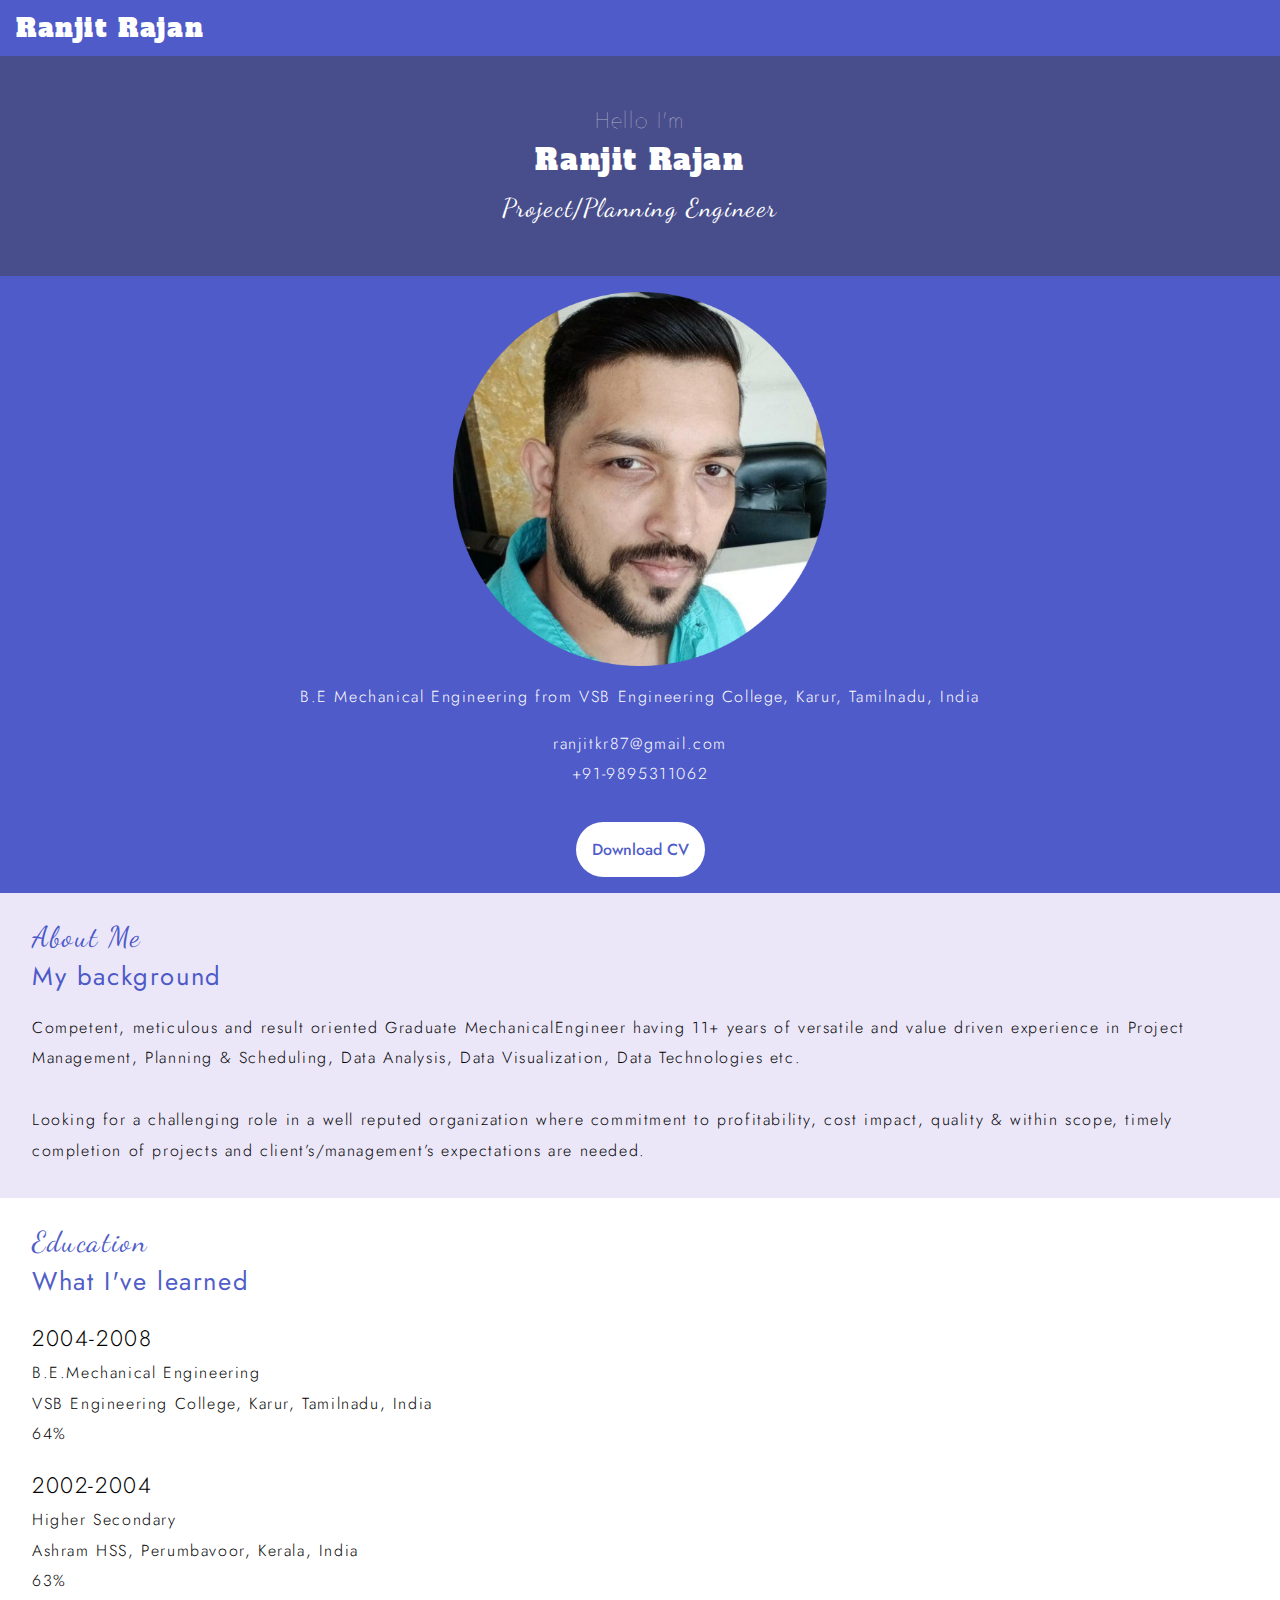
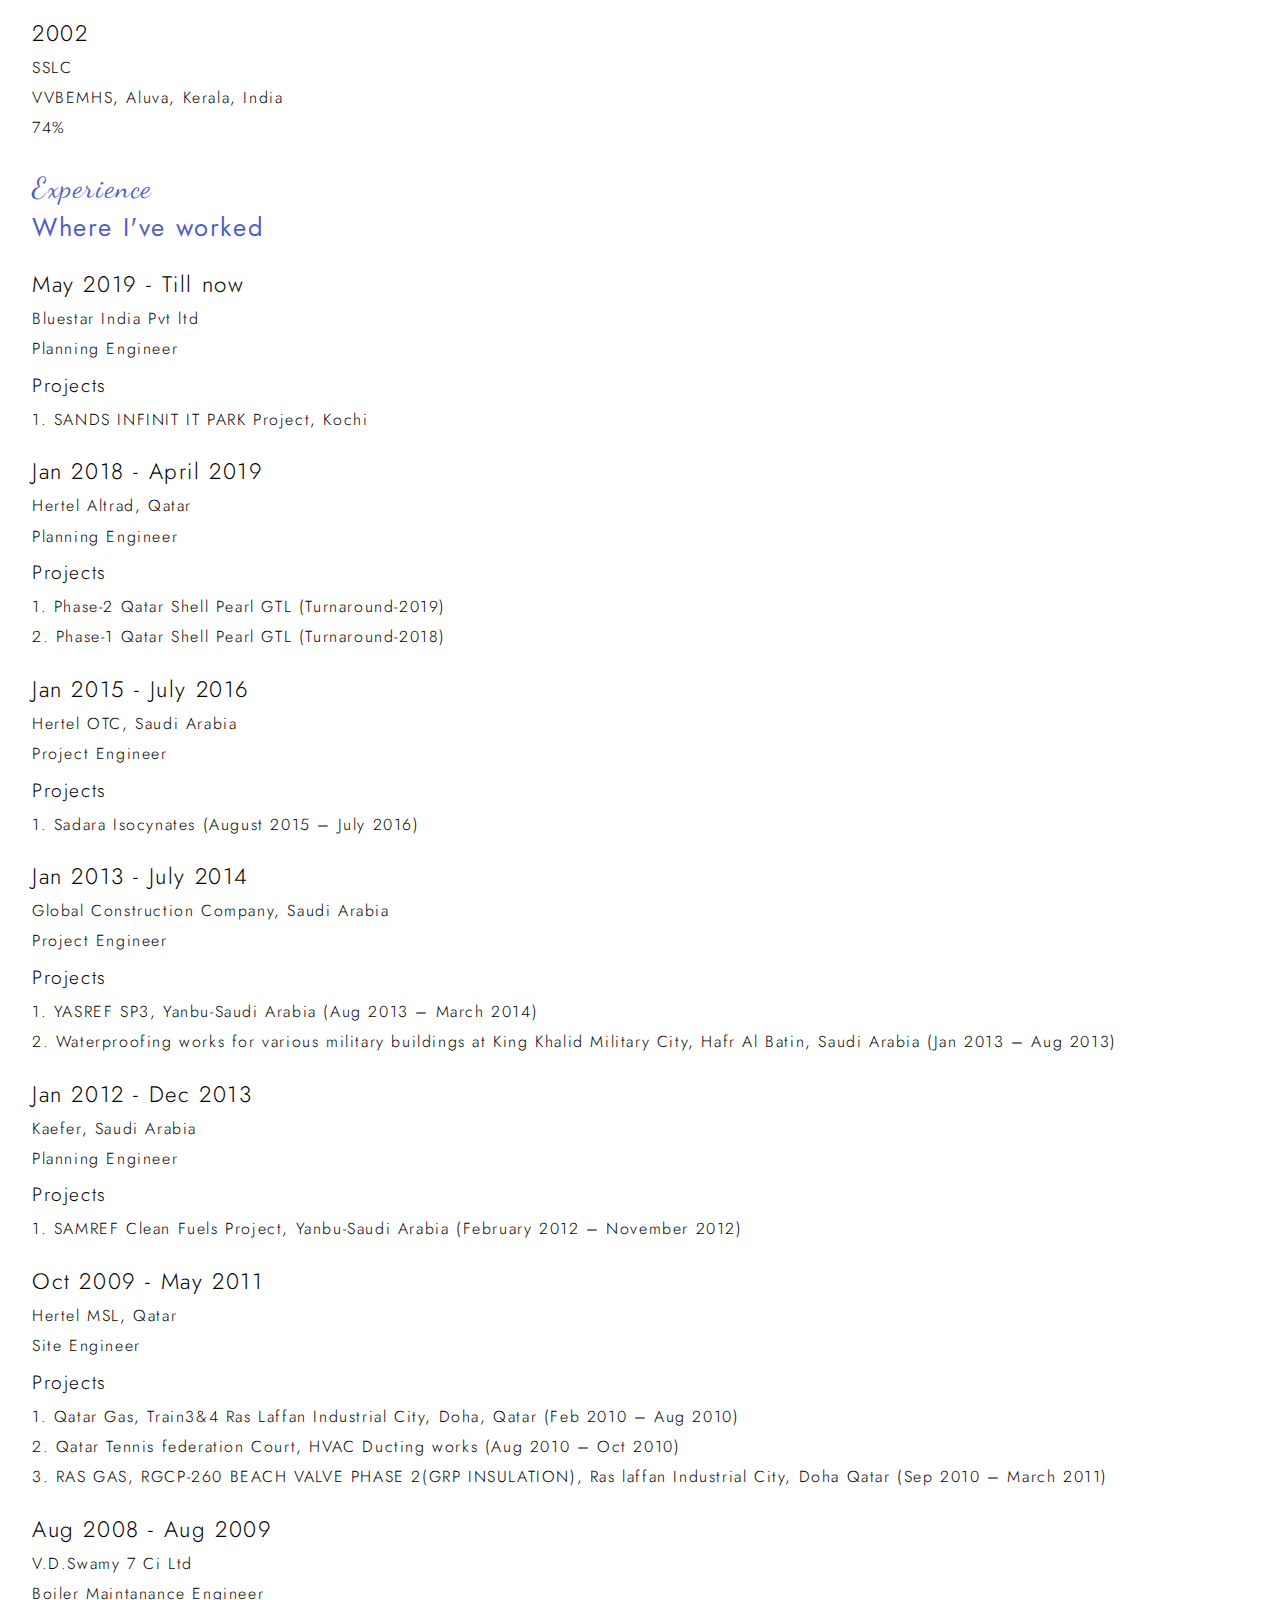
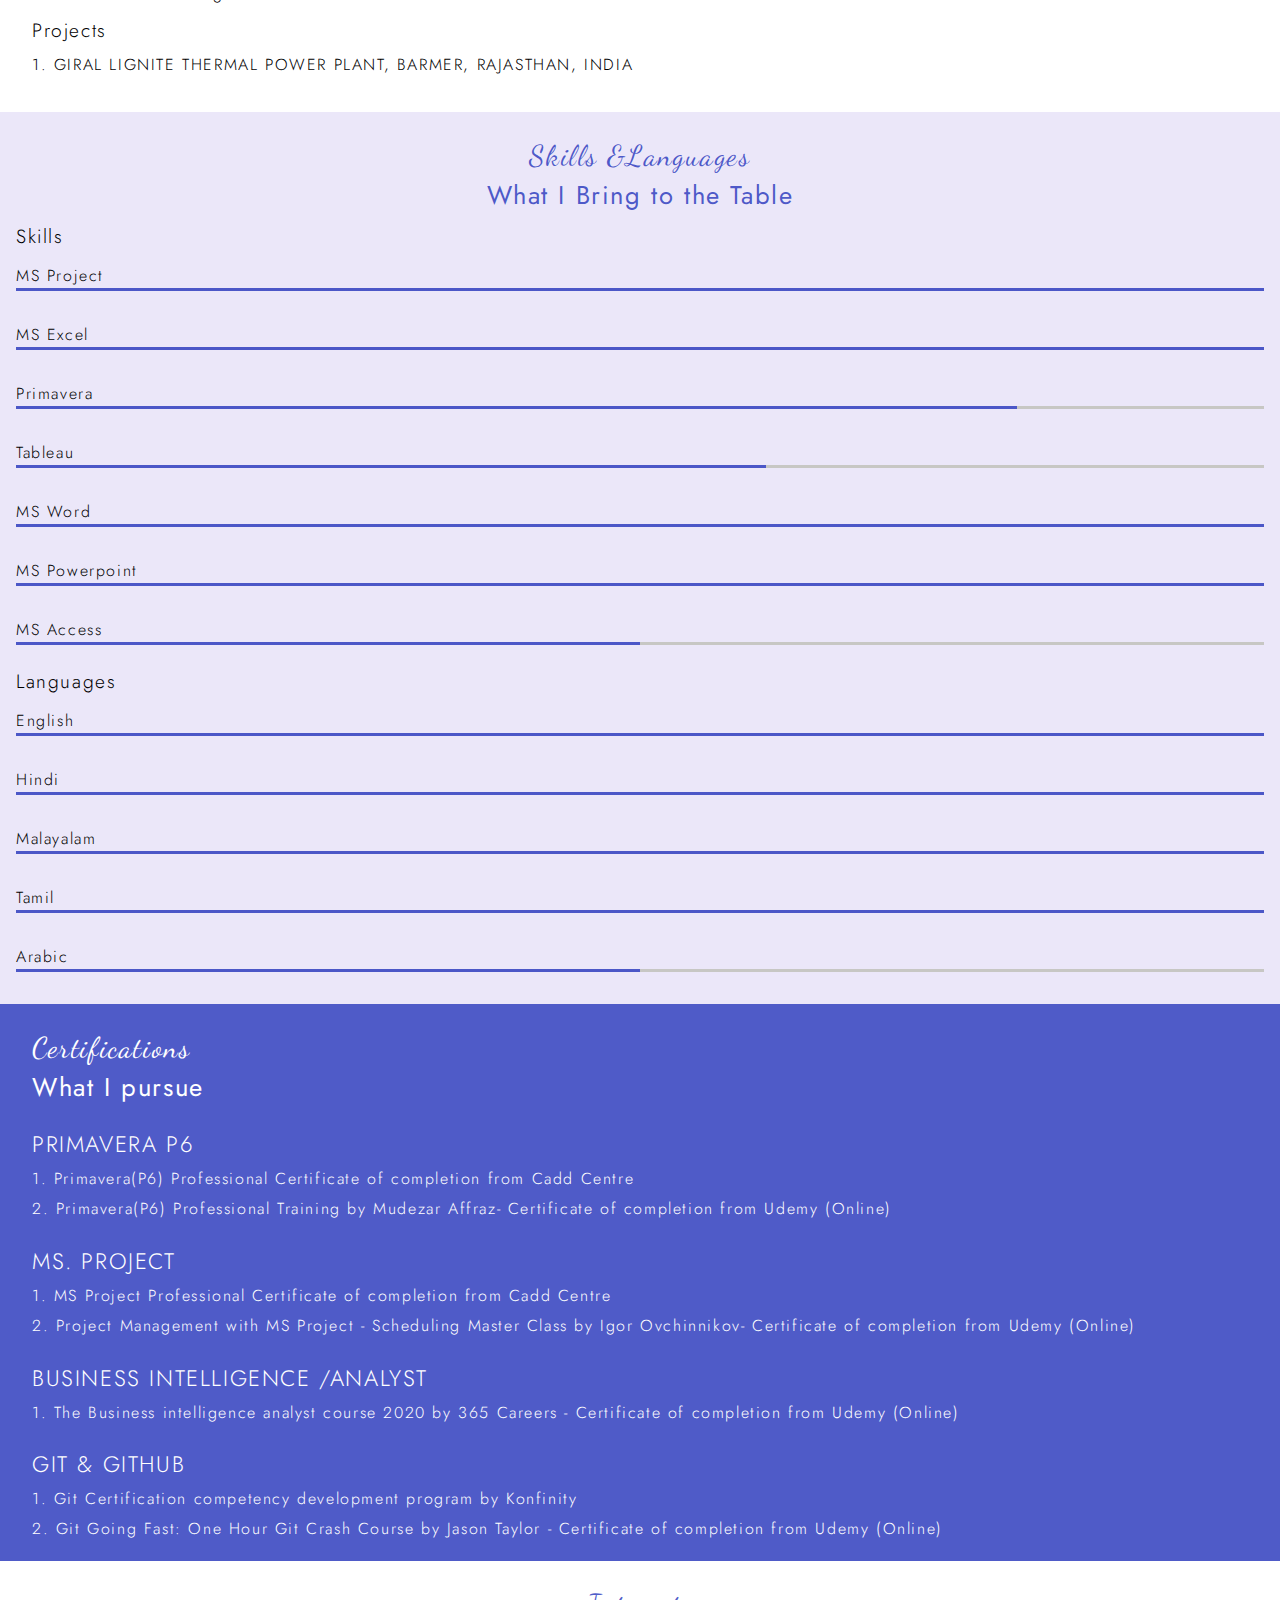
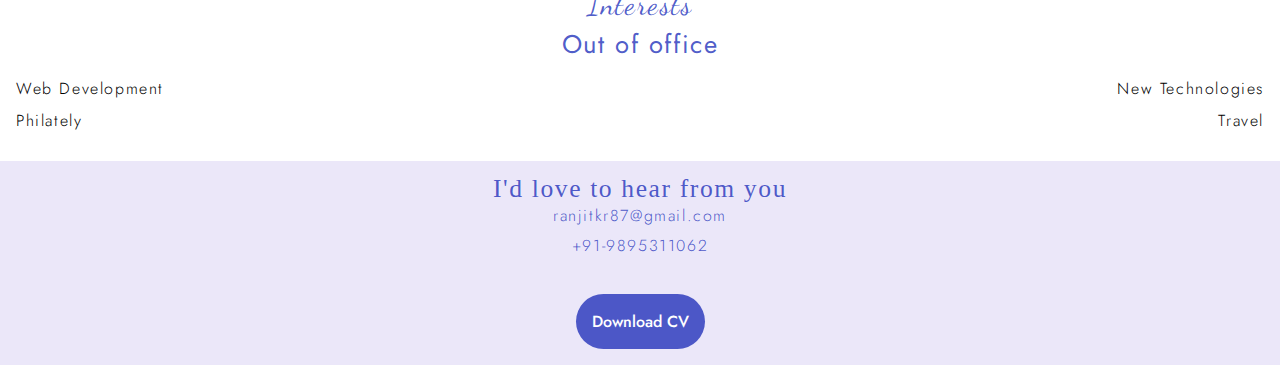
==== html/index.html @ e23c9301 "first push" ====
<html>
    <head>
        <title>Ranjit - Planning Engineer</title>
        <meta name="viewport" content="width=device-width, initial-scale=1">
        <link rel="stylesheet" href="https://use.fontawesome.com/releases/v5.7.0/css/all.css" integrity="sha384-lZN37f5QGtY3VHgisS14W3ExzMWZxybE1SJSEsQp9S+oqd12jhcu+A56Ebc1zFSJ" crossorigin="anonymous">
        <link rel="preconnect" href="https://fonts.googleapis.com">
        <link rel="preconnect" href="https://fonts.gstatic.com" crossorigin>
        <link href="https://fonts.googleapis.com/css2?family=Alfa+Slab+One&family=Dancing+Script&family=Jost:wght@200;300;500&display=swap" rel="stylesheet">
        <link rel="stylesheet" href="../css/reset.css">
        <link rel="stylesheet" href="../css/themes.css">
        <link rel="stylesheet" href="../css/common.css">
    </head>
    <body>
        <header>
            <nav class="nav-bar">
                <h3>Ranjit Rajan</h3>
                <i class="fas fa-bars mob-tab"></i>
            </nav>
        </header>
        <section class="intro">
            <div class="intro-details">
                <div class="intro-details1">
                    <h4>Hello I'm</h4>
                    <h2>Ranjit Rajan</h>
                    <h3>Project/Planning Engineer</h3>
                </div>
            </div>
        </section>

        <section class="photo-contact">
            <div class="my-image-div">
                <img class="my-image" src="../images/circle-cropped.png" alt="">
            </div>
            <div class="graduation-details">
                <p>
                    B.E Mechanical Engineering from VSB Engineering College, Karur, Tamilnadu, India
                </p>
            </div>
            <div class="email-phone">
                <p>ranjitkr87@gmail.com</p>
                <p>+91-9895311062</p>
                <div class="linkedin">
                    <a href="https://www.linkedin.com/in/ranjit-rajan-80540b44/"><i class="fab fa-linkedin"></i></a>
                 </div>
                 <button>Download CV</button>
            </div>
        </section>
        <section class="about">
            <div class="about-div">
                <div class="common-details">
                    <h2>About Me</h2>
                    <h3>My background</h3>
                    <p>
                        Competent, meticulous and result oriented Graduate MechanicalEngineer having 11+ years of versatile and value driven experience in Project Management, Planning & Scheduling, Data Analysis, Data Visualization, Data Technologies etc. 
                    </p>
                    <p>
                        Looking for a challenging role in a well reputed organization where commitment to profitability, cost impact, quality & within scope, timely completion of projects and client’s/management’s expectations are needed.
                   </p> 
                </div>
            </div>
        </section>
        <section class="education-experiance">
            <div class="education-experiance-div">
                <div class="career-detail">
                    <div class="common-details">
                        <h2>Education</h2>
                        <h3>What I've learned</h3>
                    </div>
                    <div class="items">
                        <div class="item">
                            <h4 class="year">2004-2008</h4>
                            <ul>
                                <li>B.E.Mechanical Engineering</li>
                                <li>VSB Engineering College, Karur, Tamilnadu, India</li>
                                <li>64%</li>
                            </ul>
                        </div>
                        <div class="item">
                            <h4 class="year">2002-2004</h4>
                            <ul>
                                <li>Higher Secondary</li>
                                <li>Ashram HSS, Perumbavoor, Kerala, India</li>
                                <li>63%</li>
                            </ul>
                        </div>
                        <div class="item">
                            <h4 class="year">2002</h4>
                            <ul>
                                <li>SSLC</li>
                                <li>VVBEMHS, Aluva, Kerala, India</li>
                                <li>74%</li>
                            </ul>
                        </div>
                    </div>
                </div>
                <div class="career-detail">
                    <div class="common-details">
                        <h2>Experience</h2>
                        <h3>Where I've worked</h3>
                    </div>
                    <div class="items">
                        <div class="item">
                            <h4 class="year">May 2019 - Till now</h4>
                            <ul>
                                <li>Bluestar India Pvt ltd</li>
                                <li>Planning Engineer</li>
                            </ul>
                            <div class="common-details">
                                <h5 class="year">Projects</h5>
                                <ul>
                                    <li>1. SANDS INFINIT IT PARK Project, Kochi </li>
                                </ul>
                            </div>
                        </div>
                        <div class="item">
                            <h4 class="year">Jan 2018 - April 2019</h4>
                            <ul>
                                <li>Hertel Altrad, Qatar</li>
                                <li>Planning Engineer</li>
                            </ul>
                            <div class="common-details">
                                <h5 class="year">Projects</h5>
                                <ul>
                                    <li>1. Phase-2 Qatar Shell Pearl GTL (Turnaround-2019)</li>
                                    <li>2. Phase-1 Qatar Shell Pearl GTL (Turnaround-2018)</li>
                                </ul>
                            </div>
                        </div>
                        <div class="item">
                            <h4 class="year">Jan 2015 - July 2016</h4>
                            <ul>
                                <li>Hertel OTC, Saudi Arabia</li>
                                <li>Project Engineer</li>
                            </ul>
                            <div class="common-details">
                                <h5 class="year">Projects</h5>
                                <ul>
                                    <li>1. Sadara Isocynates (August 2015 – July 2016)</li>
                                </ul>
                            </div>
                        </div>
                        <div class="item">
                            <h4 class="year">Jan 2013 - July 2014</h4>
                            <ul>
                                <li>Global Construction Company, Saudi Arabia</li>
                                <li>Project Engineer</li>
                            </ul>
                            <div class="common-details">
                                <h5 class="year">Projects</h5>
                                <ul>
                                    <li>1. YASREF SP3, Yanbu-Saudi Arabia (Aug 2013 – March 2014)</li>
                                    <li>2. Waterproofing works for various military buildings at King Khalid Military City, Hafr Al Batin, Saudi Arabia (Jan 2013 – Aug 2013)</li>
                                </ul>
                            </div>
                        </div>
                        <div class="item">
                            <h4 class="year">Jan 2012 - Dec 2013</h4>
                            <ul>
                                <li>Kaefer, Saudi Arabia</li>
                                <li>Planning Engineer</li>
                            </ul>
                            <div class="common-details">
                                <h5 class="year">Projects</h5>
                                <ul>
                                    <li>1. SAMREF Clean Fuels Project, Yanbu-Saudi Arabia (February 2012 – November 2012)</li>
                                </ul>
                            </div>
                        </div>
                        <div class="item">
                            <h4 class="year">Oct 2009 - May 2011</h4>
                            <ul>
                                <li>Hertel MSL, Qatar</li>
                                <li>Site Engineer</li>
                            </ul>
                            <div class="common-details">
                                <h5 class="year">Projects</h5>
                                <ul>
                                    <li>1. Qatar Gas, Train3&4 Ras Laffan Industrial City, Doha, Qatar
                                        (Feb 2010 – Aug 2010)</li>
                                    <li>2. Qatar Tennis federation Court, HVAC Ducting works
                                        (Aug 2010 – Oct 2010)</li>
                                    <li>3. RAS GAS, RGCP-260 BEACH VALVE PHASE 2(GRP INSULATION), Ras
                                            laffan Industrial City, Doha Qatar
                                            (Sep 2010 – March 2011)</li>
                                </ul>
                            </div>
                        </div>
                        <div class="item">
                            <h4 class="year">Aug 2008 - Aug 2009</h4>
                            <ul>
                                <li>V.D.Swamy 7 Ci Ltd</li>
                                <li>Boiler Maintanance Engineer</li>
                            </ul>
                            <div class="common-details">
                                <h5 class="year">Projects</h5>
                                <ul>
                                    <li>1. GIRAL LIGNITE THERMAL POWER PLANT, BARMER, RAJASTHAN, INDIA</li>
                                </ul>
                            </div>
                        </div>
                    </div>
                </div>
            </div>
        </section>
        <section class="skills">
            <div class="skills-dev">
                <div class="common-details">
                    <h2>Skills &Languages</h2>
                    <h3>What I Bring to the Table</h3>
                </div>
                <div class="skill-items">
                    <h5 class="year">Skills</h5>
                    <h6 class="skill-item-1 skill-item ">MS Project</h6>
                    <h6 class="skill-item-1">MS Excel</h6>
                    <h6 class="skill-item-2">Primavera</h6>
                    <h6 class="skill-item-3">Tableau</h6>
                    <h6 class="skill-item-1">MS Word</h6>
                    <h6 class="skill-item-1">MS Powerpoint</h6>
                    <h6 class="skill-item-4">MS Access</h6>
                </div>
                <div class="skill-items">
                    <h5 class="year">Languages</h5>
                    <h6 class="skill-item-1  skill-item">English</h6>
                    <h6 class="skill-item-1">Hindi</h6>
                    <h6 class="skill-item-1">Malayalam</h6>
                    <h6 class="skill-item-1">Tamil</h6>
                    <h6 class="skill-item-4">Arabic</h6>
                </div>
            </div>
        </section>
        <section class="certifications">
            <div class="certifications-div">
                <div class="common-details">
                    <h2>Certifications</h2>
                    <h3>What I pursue</h3>
                </div>
                <div class="item certifications white-head">
                    <h4 class="year">PRIMAVERA P6</h4>
                    <ul>
                        <li>1. Primavera(P6) Professional Certificate of completion from Cadd Centre</li>
                        <li>2. Primavera(P6) Professional Training by Mudezar Affraz- Certificate of completion from Udemy (Online)</li>
                    </ul>
                </div>
                <div class="item certifications white-head">
                    <h4 class="year">MS. PROJECT</h4>
                    <ul>
                        <li>1. MS Project Professional Certificate of completion from Cadd Centre</li>
                        <li>2. Project Management with MS Project - Scheduling Master Class by Igor Ovchinnikov- Certificate of completion from Udemy (Online)</li>
                    </ul>
                </div>
                <div class="item certifications white-head">
                    <h4  class="year">BUSINESS INTELLIGENCE /ANALYST</h4>
                    <ul>
                        <li>1. The Business intelligence analyst course 2020 by 365 Careers - Certificate of completion from Udemy (Online)</li>
                    </ul>
                </div>
                <div class="item certifications white-head">
                    <h4  class="year">GIT & GITHUB</h4>
                    <ul>
                        <li>1. Git Certification competency development program by Konfinity</li>
                        <li>2. Git Going Fast: One Hour Git Crash Course by Jason Taylor - Certificate of completion from Udemy (Online)</li>
                    </ul>
                </div>
            </div>
        </section>
        <section class="interests">
            <div class="interests-div">
                <div class="common-details">
                    <h2>Interests</h2>
                    <h3>Out of office</h3>
                </div>
                <div class="interest-items">
                    <p>Web Development</p>
                    <p class="right-item">New Technologies</p>
                    <p>Philately</p>
                    <p class="right-item">Travel</p>
                </div>
            </div>

        </section>
        <section class="foot">
            <div class="foot-div">
                <h3>I'd love to hear from you</h3>
                <div class="bottom-email-phone">
                    <p>ranjitkr87@gmail.com</p>
                    <p>+91-9895311062</p>
                    <div class="linkedin">
                        <a href="https://www.linkedin.com/in/ranjit-rajan-80540b44/"><i class="fab fa-linkedin"></i></a>
                     </div>
                     <button class="bottom-button">Download CV</button>
                </div>              
                
            </div>
        </section>
        <script src="../scripts/script.js"></script>
    </body>
</html>
---- css/themes.css ----
:root{
    --theme-blue:#2a39bdd3;
    --light-grey:rgba(235 231 249);
  }  
body{
    background-color:var(--theme-blue);
    color: white;
    letter-spacing: .1rem;
    line-height: 1.5rem;
    text-align: center;
}
button{
    cursor: pointer;
    padding: 1rem;
    font-family: Jost;
    font-size: 1rem;
    font-weight: 500;
    border: none;
    border-radius: 40px;
}
h1{
    font-size: 2rem;
}
h2{
    font-size: 1.8rem;
}
h3{
    font-size: 1.6rem;
}
h4{
    font-size: 1.4rem;
}
h5{
    font-size: 1.2rem;
}
h6{
    font-size: 1.2rem;
}
p, ul{    
    font-family: Jost;
    font-weight: 300;
    line-height: 1.9rem;
}
li{
    font-size: 1rem;
}
header{
    padding: 1rem;
}
.nav-bar{
    display: grid;
    grid-template-columns: 4fr 1fr;
    font-size: 1.4rem;
    align-items: center;
}
.nav-bar h3{
    justify-self: flex-start;
    font-family: Alfa Slab One;
}
.fa-bars{
    justify-self: flex-end;
    padding: .5rem;
}
.fab{
    color: black;
}
.intro{
    background:url(https://cdn.vox-cdn.com/thumbor/78CD8_rVttHcu7u5MyrDVfk43zA=/4x0:1017x675/1280x854/cdn.vox-cdn.com/uploads/chorus_image/image/65863458/office2016review2_1020.0.0.1442915145.0.jpg);
   background-position: bottom;
    background-size: cover;
    height: 220px;
    position: relative;
}
.intro-details{
    background-color:rgb(62 62 59 / 43%);
    position: absolute;
    top: 50%;
    left: 50%;
    transform: translate(-50%,-50%);
    text-align: center;
    width: 100%;
    height: 100%;
}
.intro-details1{
    position: absolute;
    top: 70%;
    left: 50%;
    width: 100%;
    height: 100%;
    transform: translate(-50%,-50%);
}
.intro-details h4{
    font-family: Jost;
    font-weight: lighter;
    padding: .5rem;
}
.intro-details h2{
    font-family: Alfa Slab One;
    padding: .5rem;
}
.intro-details h3{
    font-family: Dancing Script;
    padding: 1rem;
}
.my-image-div{
    padding: 1rem;
}
.my-image{
    display: block;
    margin-left: auto;
    margin-right: auto;
    width: 30%;
}
.graduation-details{
    padding: 0rem 1rem;
    text-align: center;
}
.email-phone{
    padding: 1rem;
}
.linkedin{
    padding: 1rem;
}
.linkedin a{
    color: white;
    font-size: 1.4rem;
}
.email-phone button{
    color: var(--theme-blue);
    background-color: white;
}
.email-phone button:hover{
    padding: 1.2rem;
}
.about{
    background-color: rgb(235 231 249);
    color: var(--theme-blue);
    text-align: left;
}
.about-div{
    padding: 1rem;
}
.education-experiance{
    background-color: white;
    color:var(--theme-blue) ;
}
.education-experiance-div{
    padding: 1rem;
    text-align: left;
}
.item{
    color: black;
    padding: 1rem;
    padding-bottom: 0rem;
}
.skills{
    background-color: var(--light-grey);
    color: #2a39bdd3;
    padding: 1rem;
}
.skills h6{
    color: black;
    padding-left: 0rem;
    font-size: 1rem;
}
.skill-items{
    text-align: left;
    font-family: Jost;
    font-weight: 300;
    padding-bottom: 1rem;
}
.skill-item-1{
    border-bottom: 3px solid;
    border-image:   linear-gradient(to right, #2a39bdd3 100%, rgb(199, 199, 196) 0%) 5;
    padding-top: 2rem;
}
.skill-item-2{
    border-bottom: 3px solid;
    border-image:   linear-gradient(to right, #2a39bdd3 80%, rgb(199, 199, 196) 20%) 5;
    padding-top: 2rem;
}
.skill-item-3{
    border-bottom: 3px solid;
    border-image:   linear-gradient(to right, #2a39bdd3 60%, rgb(199, 199, 196 )40%) 5;
    padding-top: 2rem;
}
.skill-item-4{
    border-bottom: 3px solid;
    border-image:   linear-gradient(to right, #2a39bdd3 50%, rgb(199, 199, 196) 50%) 5;
    padding-top: 2rem;
}
.skill-item{
padding-top: 0.5rem;
}
.certifications, .white-head h4{
    color: white;
    text-align: left;
}
.certifications-div{
    padding: 1rem;
}
.interests{
    background-color: white;
    color: var(--theme-blue);
}
.interests-div{
    padding: 1rem;
}
.interest-items{
    text-align: left;
    display: grid;
    grid-template-columns: 1fr 1fr;
    grid-template-rows: 1fr 1fr;
    color: black;
    padding-top: 1rem;
}
.interest-items p{
    padding-bottom: 1rem;
    line-height: 1rem;
}
.right-item{
    text-align: right;
}
.foot{
    background-color: var(--light-grey);
    color: var(--theme-blue);
}
.bottom-email-phone{
    font-weight: 500;
}
.foot button{
    background-color: var(--theme-blue);
    color: white;
}
.foot-div{
    padding: 1rem;
}
@media only screen and (min-width: 768px){

}
---- css/common.css ----
:root{
    --theme-blue:#2a39bdd3;
  }  
  .common-details h2{
    font-family: Dancing Script;
    padding: 1rem 1rem .5rem 1rem;
  }
  .common-details h3{
    font-family: Jost;
    padding: .5rem 1rem ;
  }
  .common-details p{
    color: black;
    padding: 1rem;
  }
  .year{
    font-family: Jost;
    font-weight: 300;
    padding: .5rem 0rem;
    color: black;
  }
  .career-detail{
      padding-bottom: 1rem;
  }
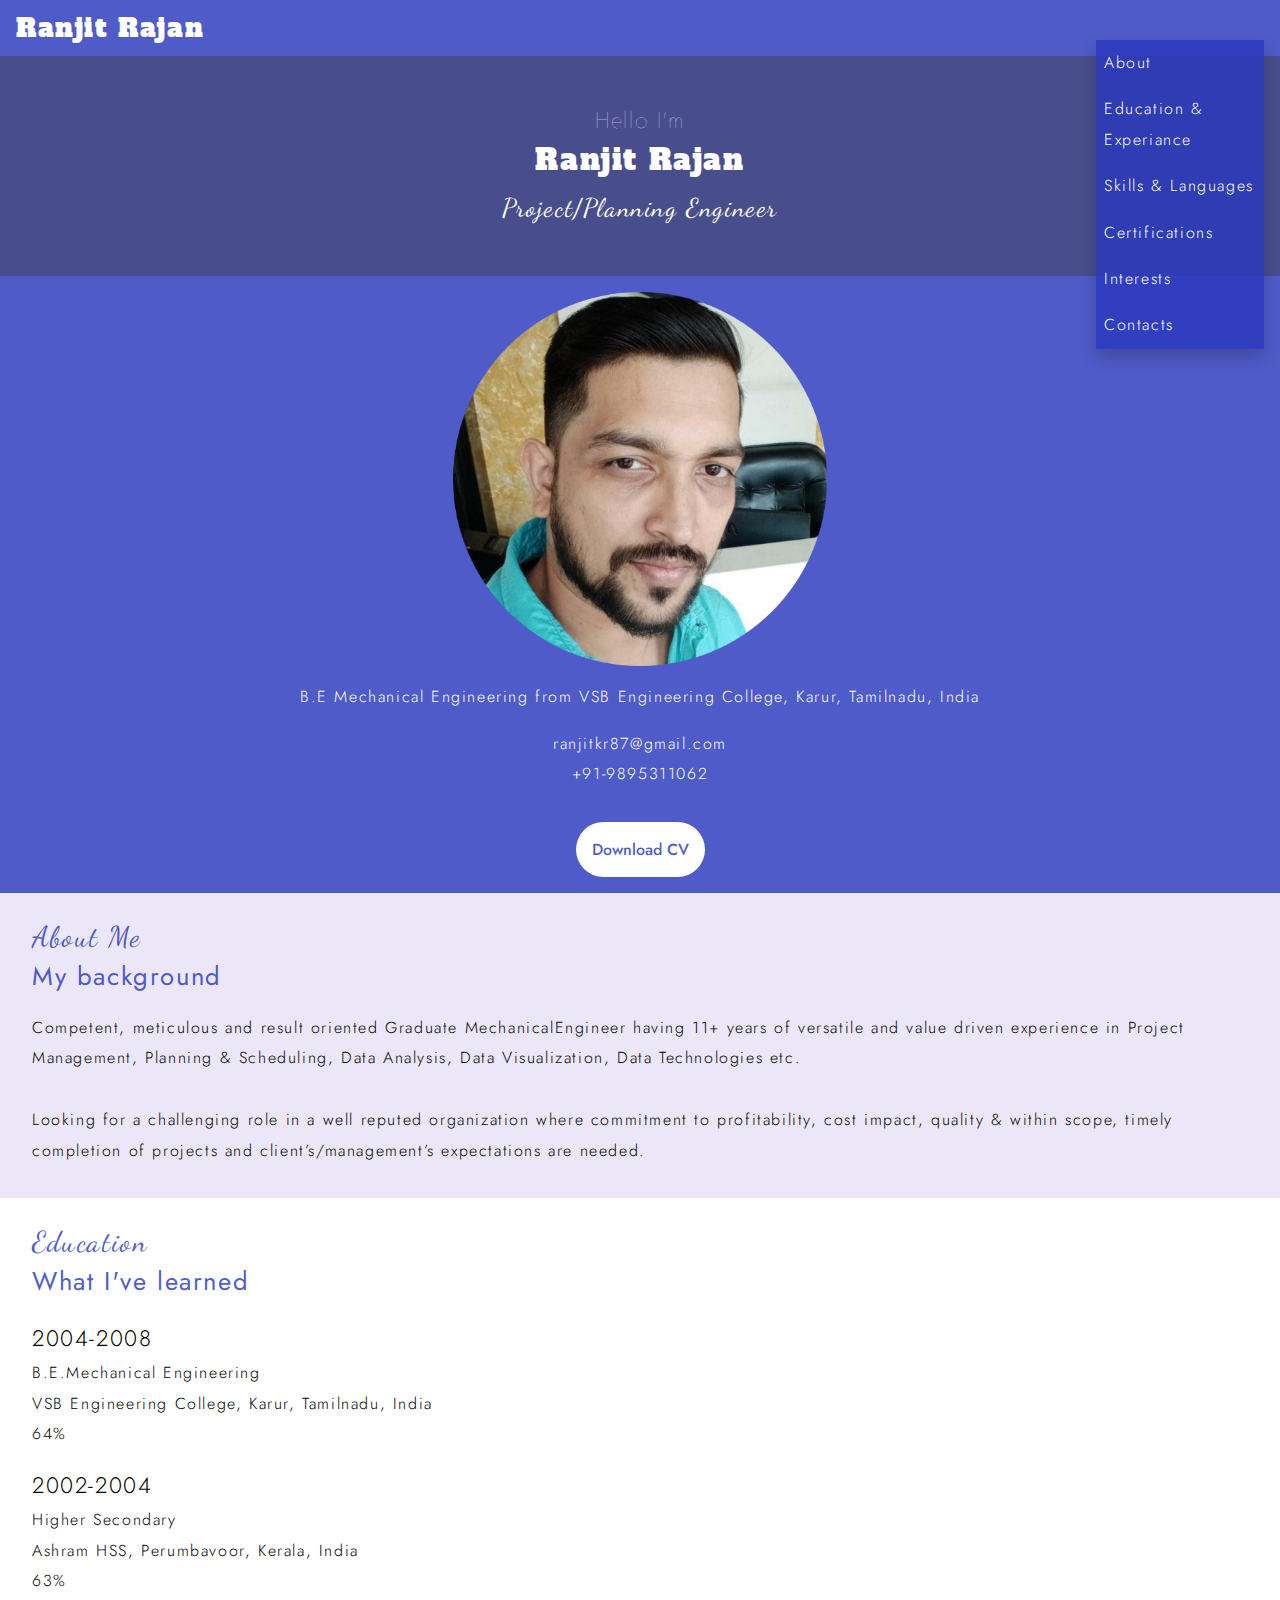
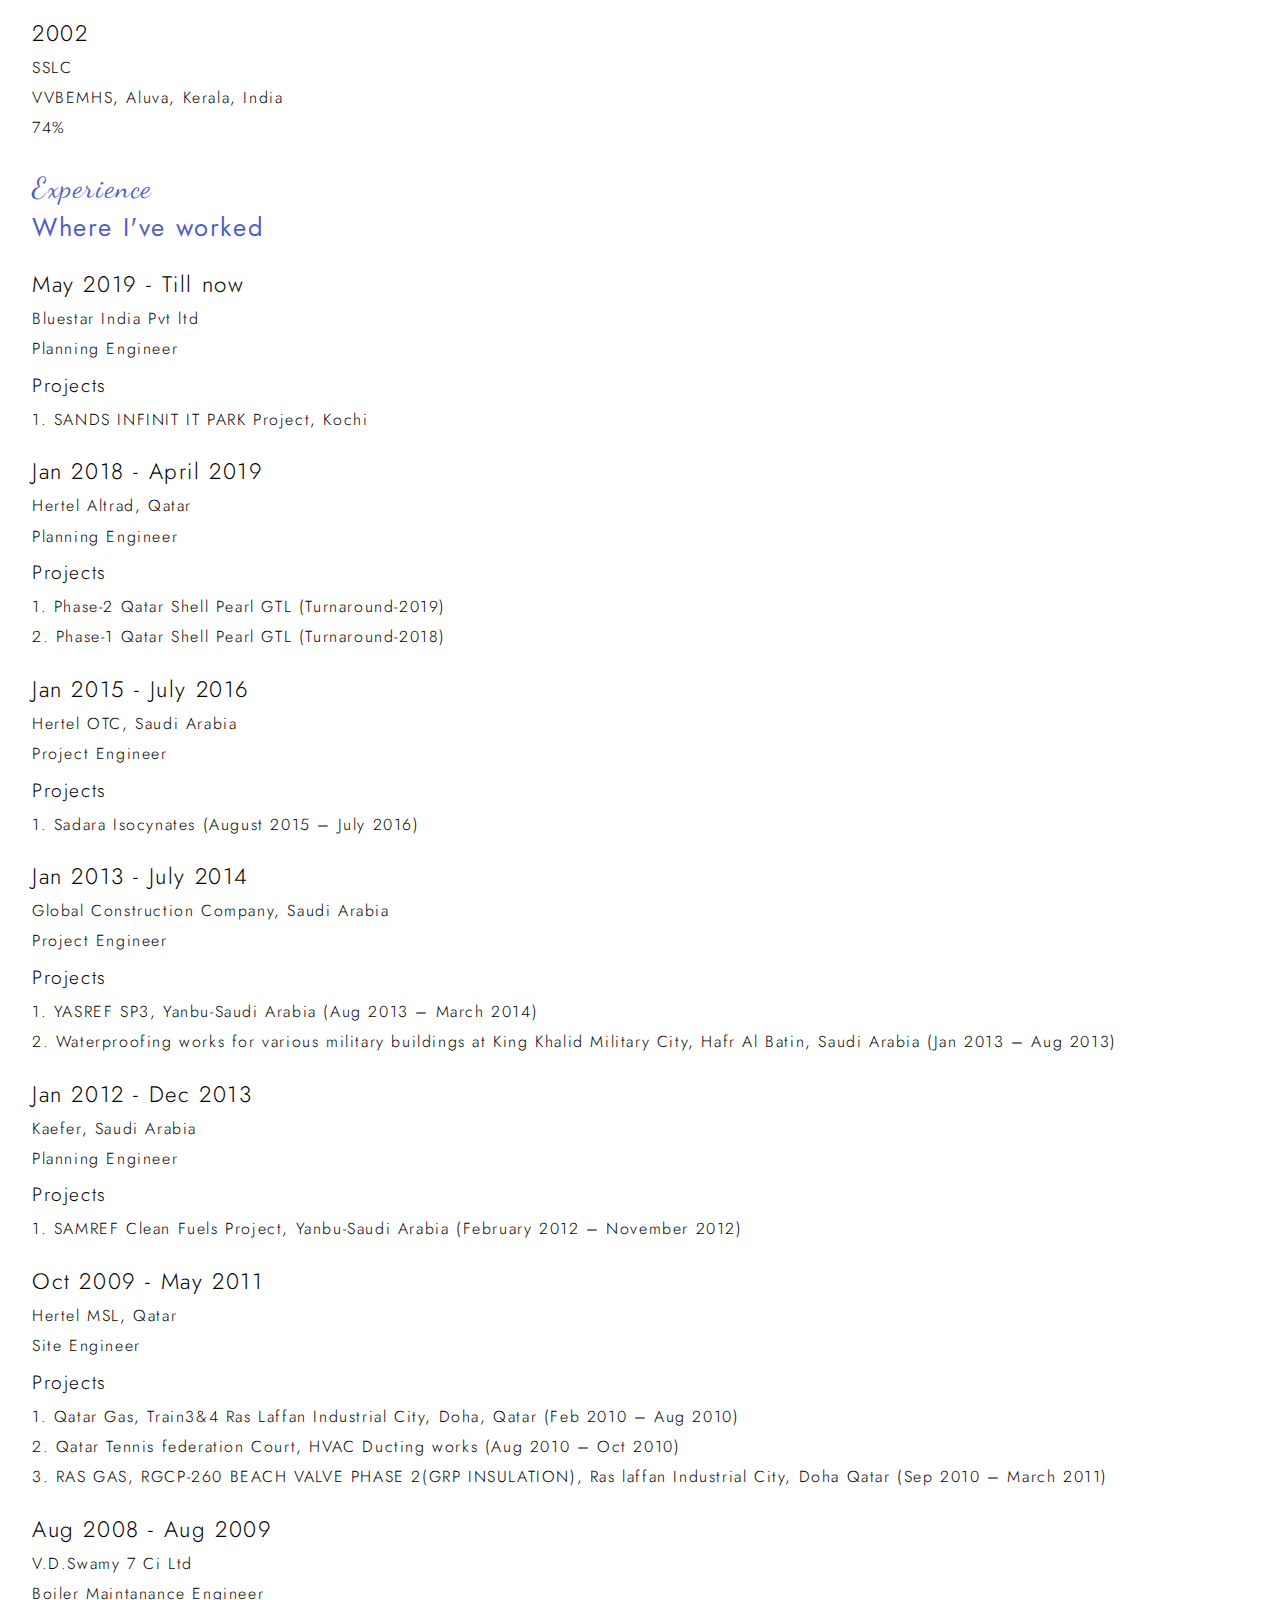
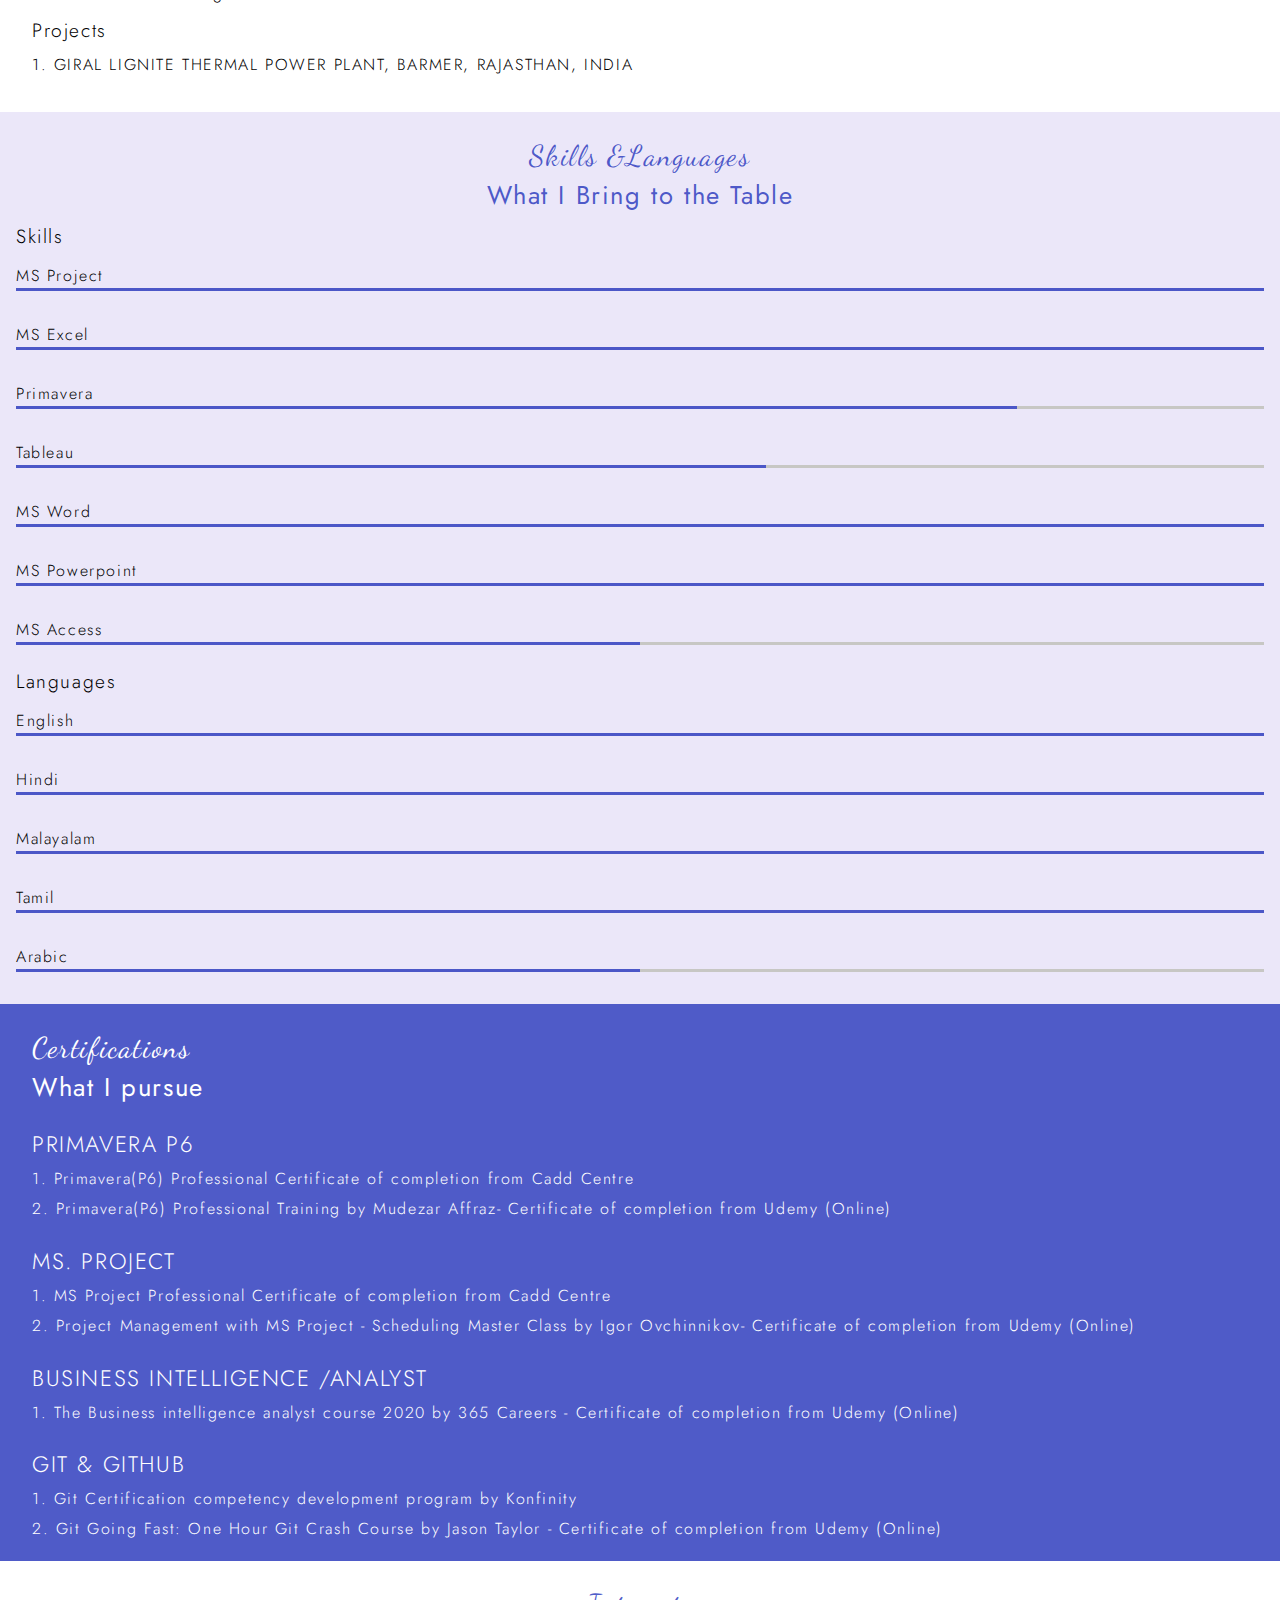
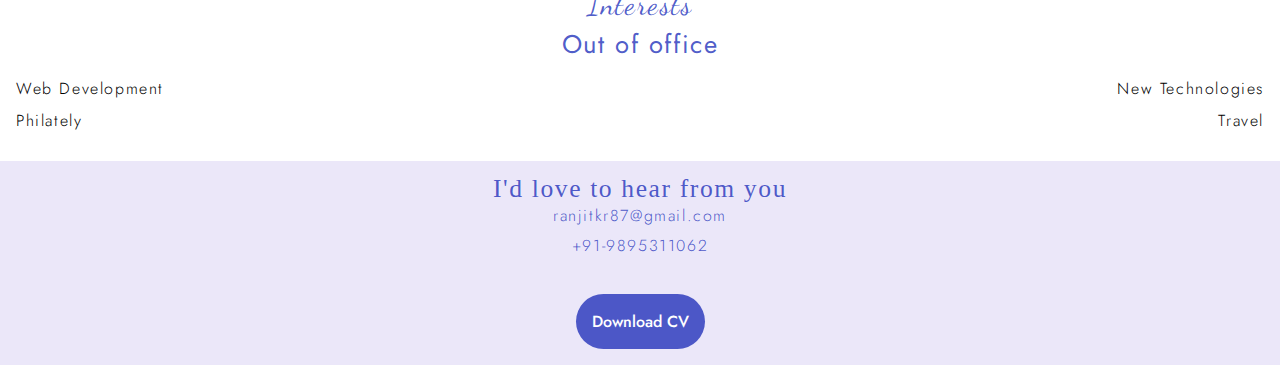
==== commit e8f438cb: "dropdown menu" ====
--- a/html/index.html
+++ b/html/index.html
@@ -14,7 +14,19 @@
         <header>
             <nav class="nav-bar">
                 <h3>Ranjit Rajan</h3>
-                <i class="fas fa-bars mob-tab"></i>
+                <div class="dropdown">
+                    <i class="fas fa-bars mob-tab"></i>
+                    <div class="menu">
+                        <ul>
+                            <a href="#about-me">About</a>
+                            <a href="#my-education-experiance">Education & Experiance</a>
+                            <a href="#my-skills-languages">Skills & Languages</a>
+                            <a href="#my-certifications">Certifications</a>
+                            <a href="#my-interests">Interests</a>
+                            <a href="#my-contact">Contacts</a>
+                        </ul>
+                    </div>
+                </div>
             </nav>
         </header>
         <section class="intro">
@@ -45,7 +57,7 @@
                  <button>Download CV</button>
             </div>
         </section>
-        <section class="about">
+        <section class="about" id="about-me">
             <div class="about-div">
                 <div class="common-details">
                     <h2>About Me</h2>
@@ -59,7 +71,7 @@
                 </div>
             </div>
         </section>
-        <section class="education-experiance">
+        <section class="education-experiance" id="my-education-experiance">
             <div class="education-experiance-div">
                 <div class="career-detail">
                     <div class="common-details">
@@ -202,7 +214,7 @@
                 </div>
             </div>
         </section>
-        <section class="skills">
+        <section class="skills" id="my-skills-languages">
             <div class="skills-dev">
                 <div class="common-details">
                     <h2>Skills &Languages</h2>
@@ -228,7 +240,7 @@
                 </div>
             </div>
         </section>
-        <section class="certifications">
+        <section class="certifications" id="my-certifications">
             <div class="certifications-div">
                 <div class="common-details">
                     <h2>Certifications</h2>
@@ -263,7 +275,7 @@
                 </div>
             </div>
         </section>
-        <section class="interests">
+        <section class="interests" id="my-interests">
             <div class="interests-div">
                 <div class="common-details">
                     <h2>Interests</h2>
@@ -278,7 +290,7 @@
             </div>
 
         </section>
-        <section class="foot">
+        <section class="foot" id="my-contact">
             <div class="foot-div">
                 <h3>I'd love to hear from you</h3>
                 <div class="bottom-email-phone">
--- a/css/themes.css
+++ b/css/themes.css
@@ -48,6 +48,7 @@
     padding: 1rem;
 }
 .nav-bar{
+    position: relative;
     display: grid;
     grid-template-columns: 4fr 1fr;
     font-size: 1.4rem;
@@ -57,12 +58,35 @@
     justify-self: flex-start;
     font-family: Alfa Slab One;
 }
+.dropdown{
+    justify-self: flex-end;
+    position: relative;
+}
 .fa-bars{
-    justify-self: flex-end;
-    padding: .5rem;
+    padding: .5rem;
+    padding-right: 0rem;
 }
 .fab{
     color: black;
+}
+.menu{
+    position: absolute;
+    overflow: auto;
+    box-shadow: 0px 8px 16px 0px rgba(0,0,0,0.2);
+    z-index: 1;
+    background-color: var(--theme-blue);
+    color: white;
+    text-align: left;
+    left: -10rem;
+}
+.menu a{
+    color:white;
+    font-size: 1rem;
+    padding: .5rem;
+    padding-right: 0rem;
+    text-decoration: none;
+    display: block;
+    cursor: pointer;
 }
 .intro{
     background:url(https://cdn.vox-cdn.com/thumbor/78CD8_rVttHcu7u5MyrDVfk43zA=/4x0:1017x675/1280x854/cdn.vox-cdn.com/uploads/chorus_image/image/65863458/office2016review2_1020.0.0.1442915145.0.jpg);
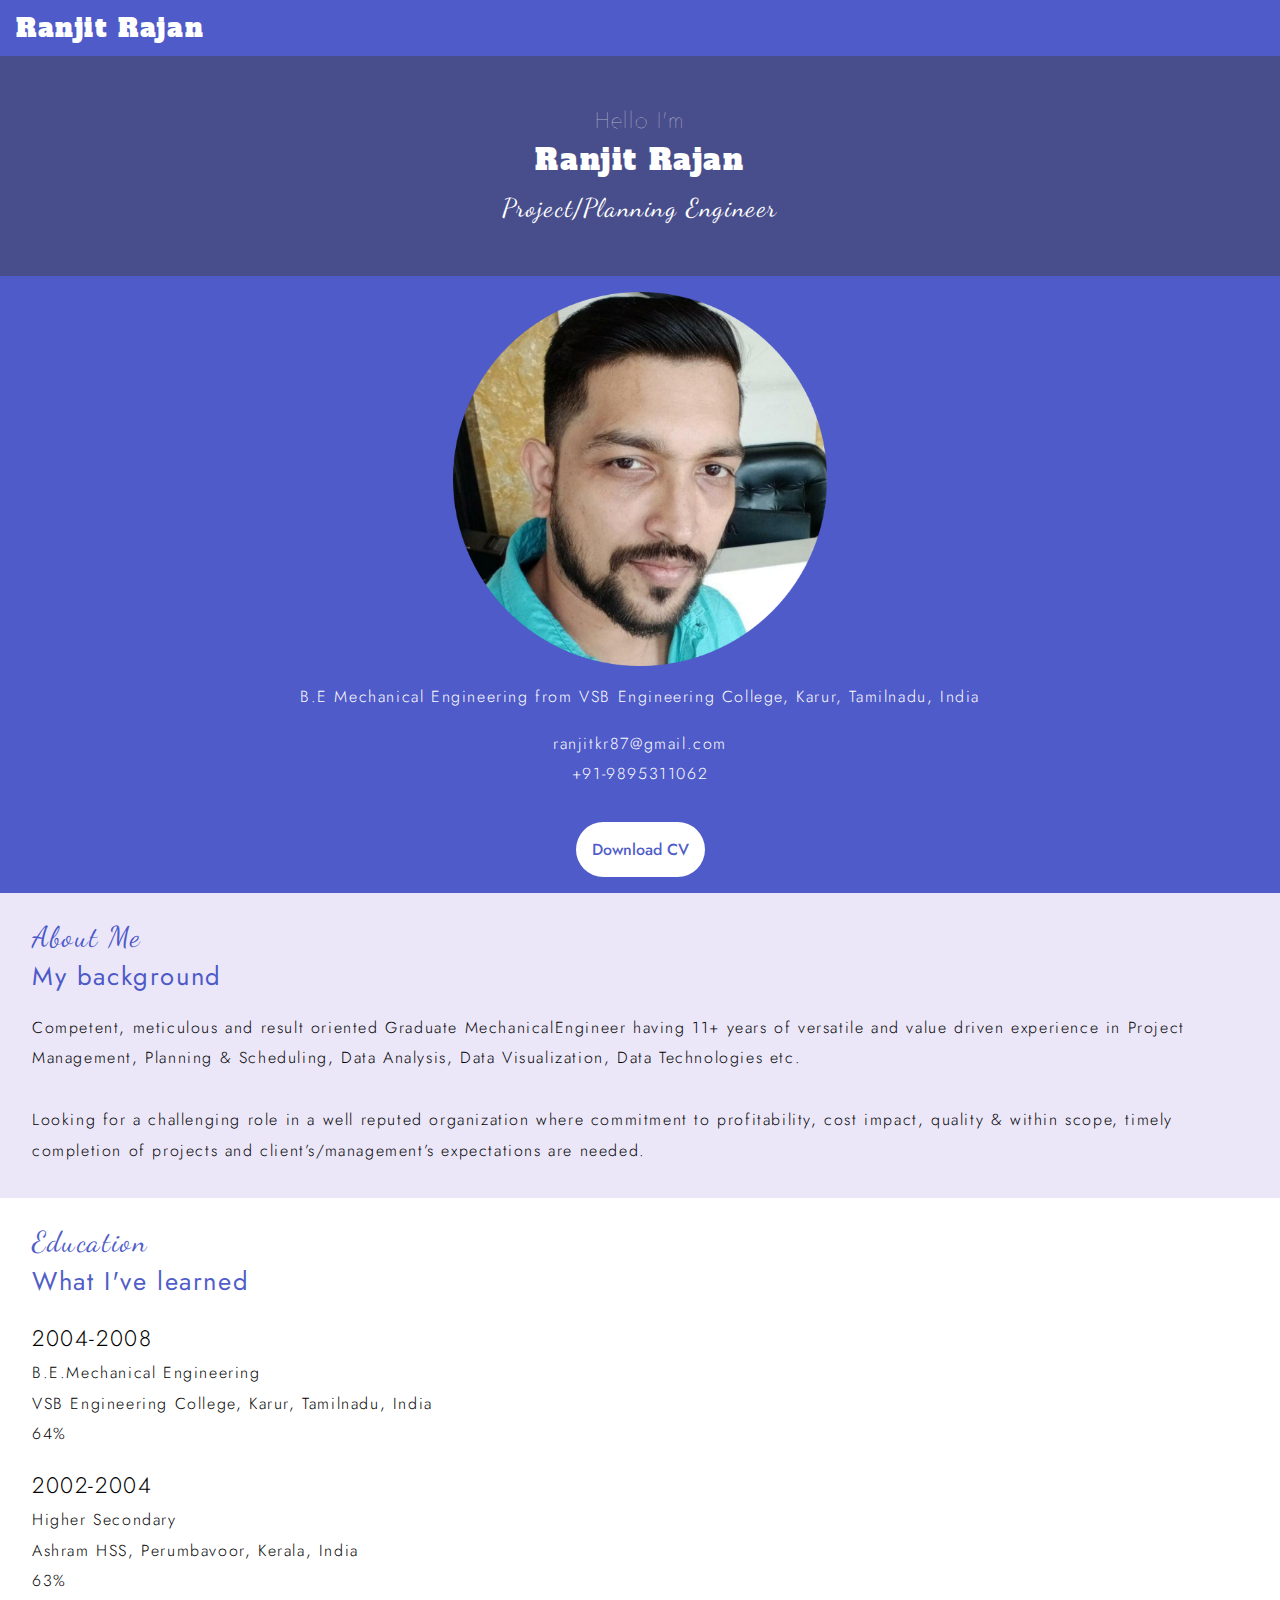
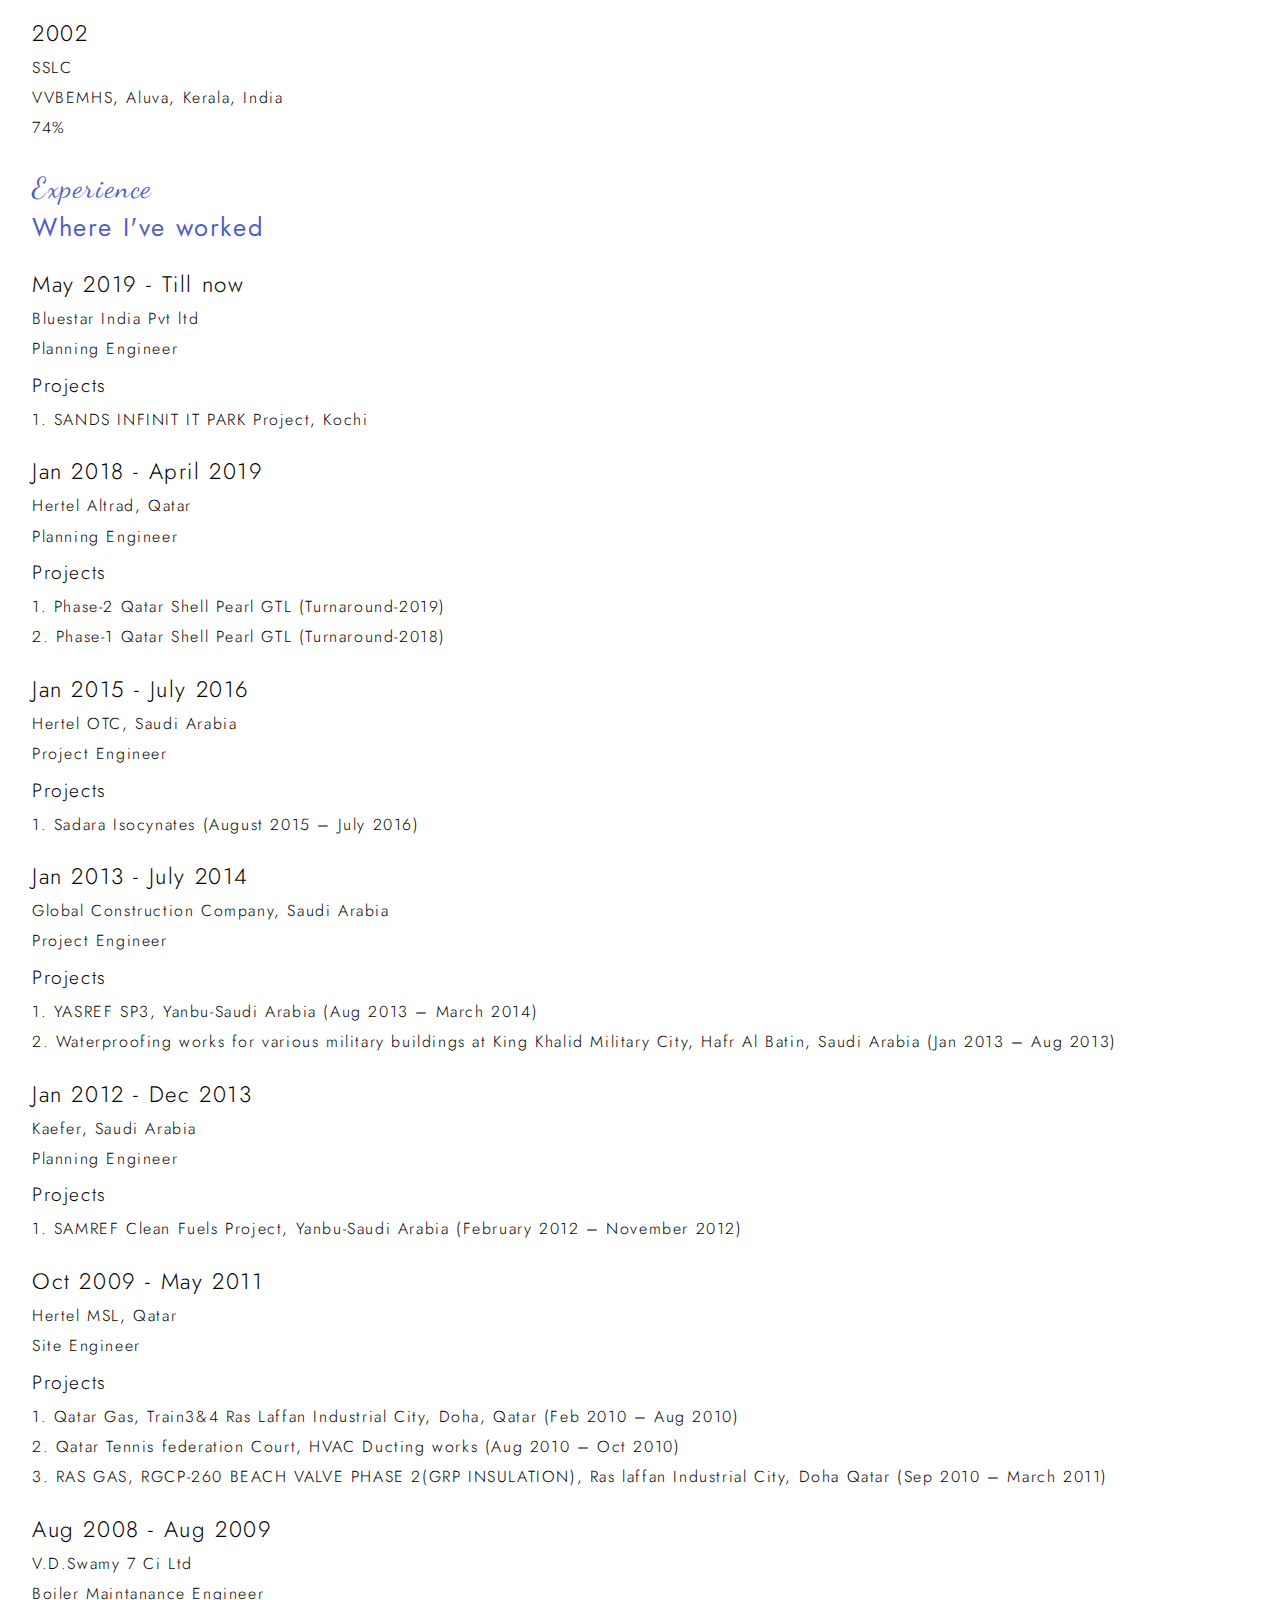
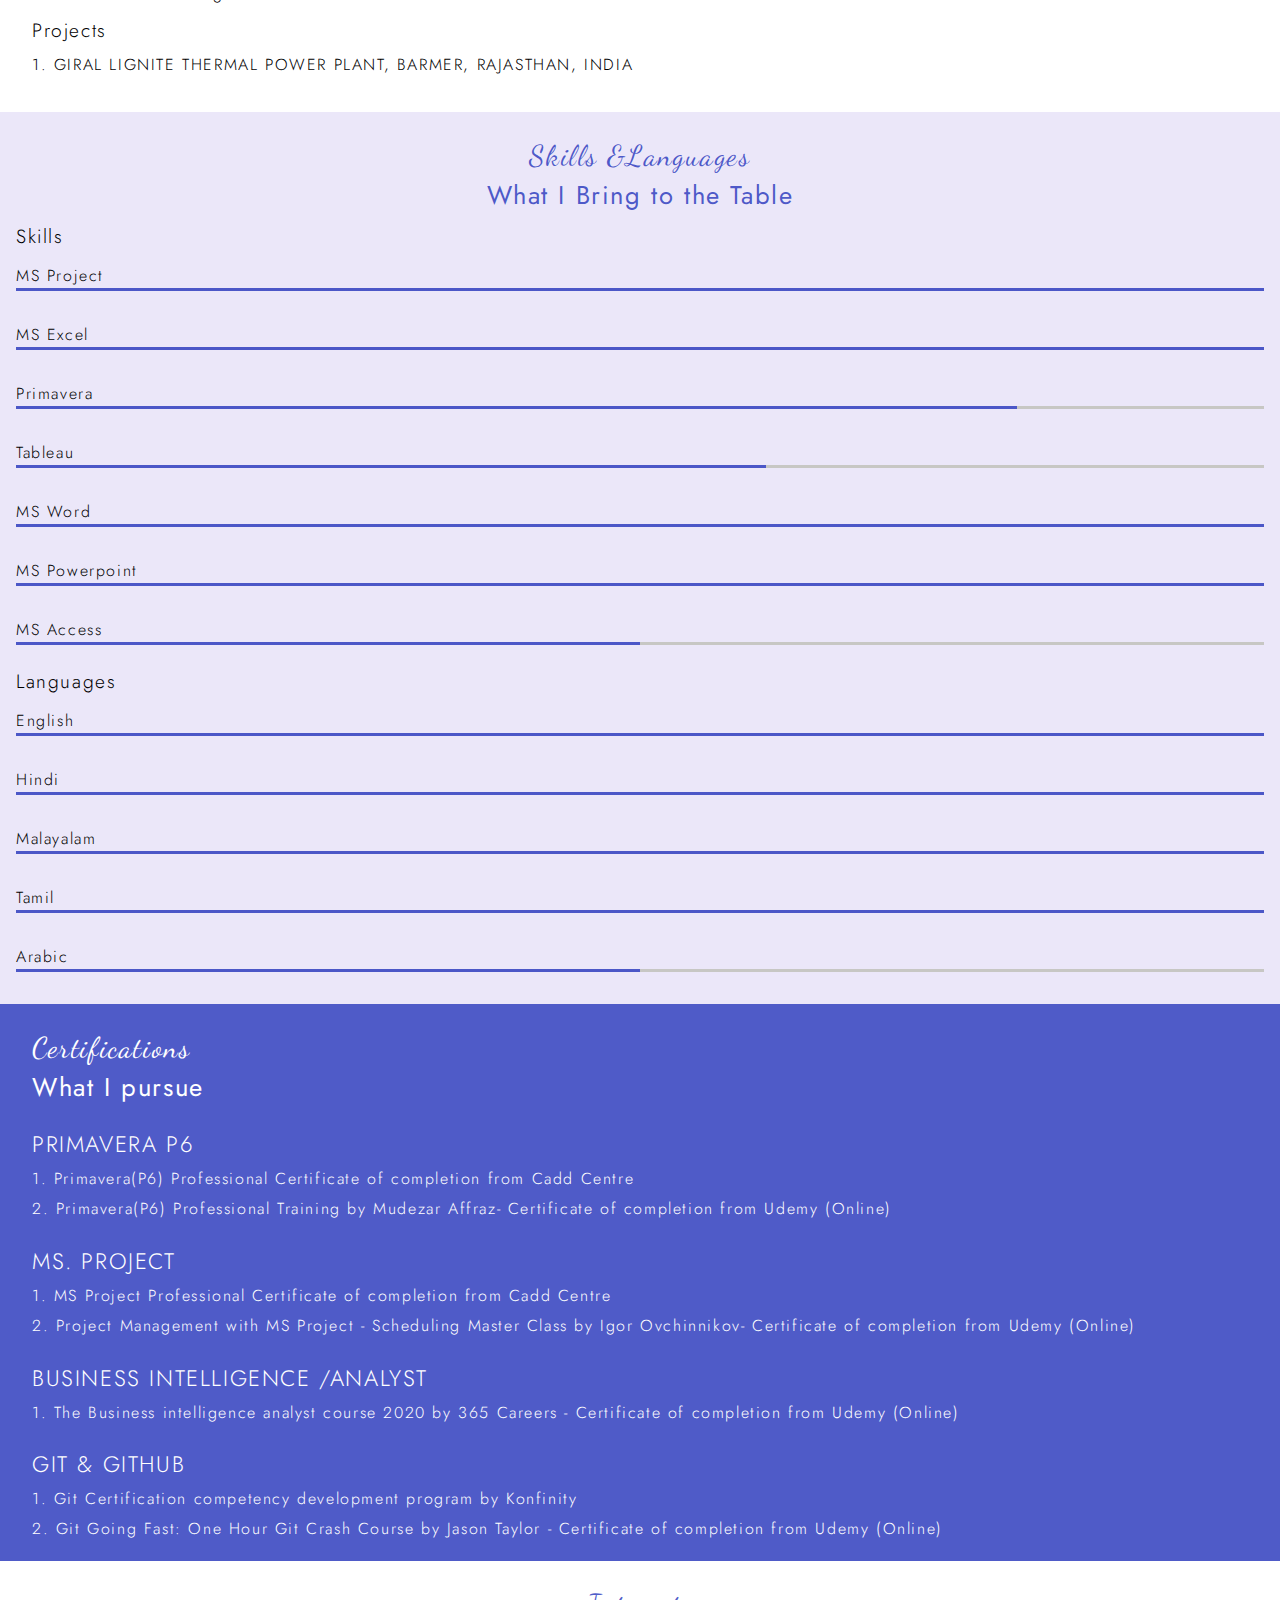
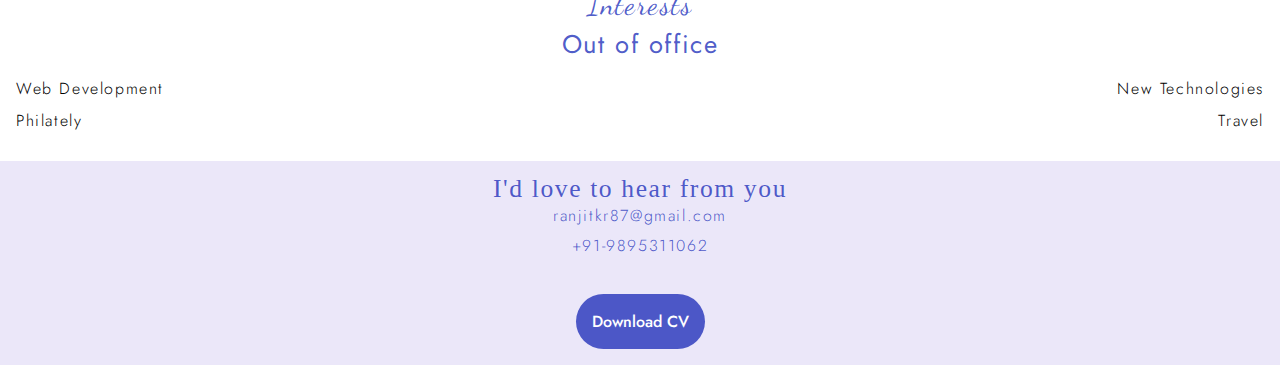
==== commit 49c44880: "dropdown menu" ====
--- a/html/index.html
+++ b/html/index.html
@@ -14,17 +14,15 @@
         <header>
             <nav class="nav-bar">
                 <h3>Ranjit Rajan</h3>
-                <div class="dropdown">
-                    <i class="fas fa-bars mob-tab"></i>
-                    <div class="menu">
-                        <ul>
+                <div class="dropdown" id="dropDownMain">
+                    <button onclick="dropdown()" class="dropbtn"><i class="fas fa-bars mob-tab"></i></button>                    
+                    <div class="menu" id="myDropDown">
                             <a href="#about-me">About</a>
                             <a href="#my-education-experiance">Education & Experiance</a>
                             <a href="#my-skills-languages">Skills & Languages</a>
                             <a href="#my-certifications">Certifications</a>
                             <a href="#my-interests">Interests</a>
                             <a href="#my-contact">Contacts</a>
-                        </ul>
                     </div>
                 </div>
             </nav>
--- a/css/themes.css
+++ b/css/themes.css
@@ -41,6 +41,11 @@
     font-weight: 300;
     line-height: 1.9rem;
 }
+a{
+    font-family: Jost;
+    font-weight: 300;
+    font-size: 1rem;
+}
 li{
     font-size: 1rem;
 }
@@ -62,9 +67,18 @@
     justify-self: flex-end;
     position: relative;
 }
+.dropdown button{
+    background-color: var(--theme-blue);
+      border: none;
+      color: white;
+      padding: 0rem;
+      font-size: 16px;
+      cursor: pointer;
+      border-radius: 0%;
+
+}
 .fa-bars{
-    padding: .5rem;
-    padding-right: 0rem;
+    padding: 0rem;
 }
 .fab{
     color: black;
@@ -78,6 +92,8 @@
     color: white;
     text-align: left;
     left: -10rem;
+    margin-top: 0.5rem;
+    display: none;
 }
 .menu a{
     color:white;
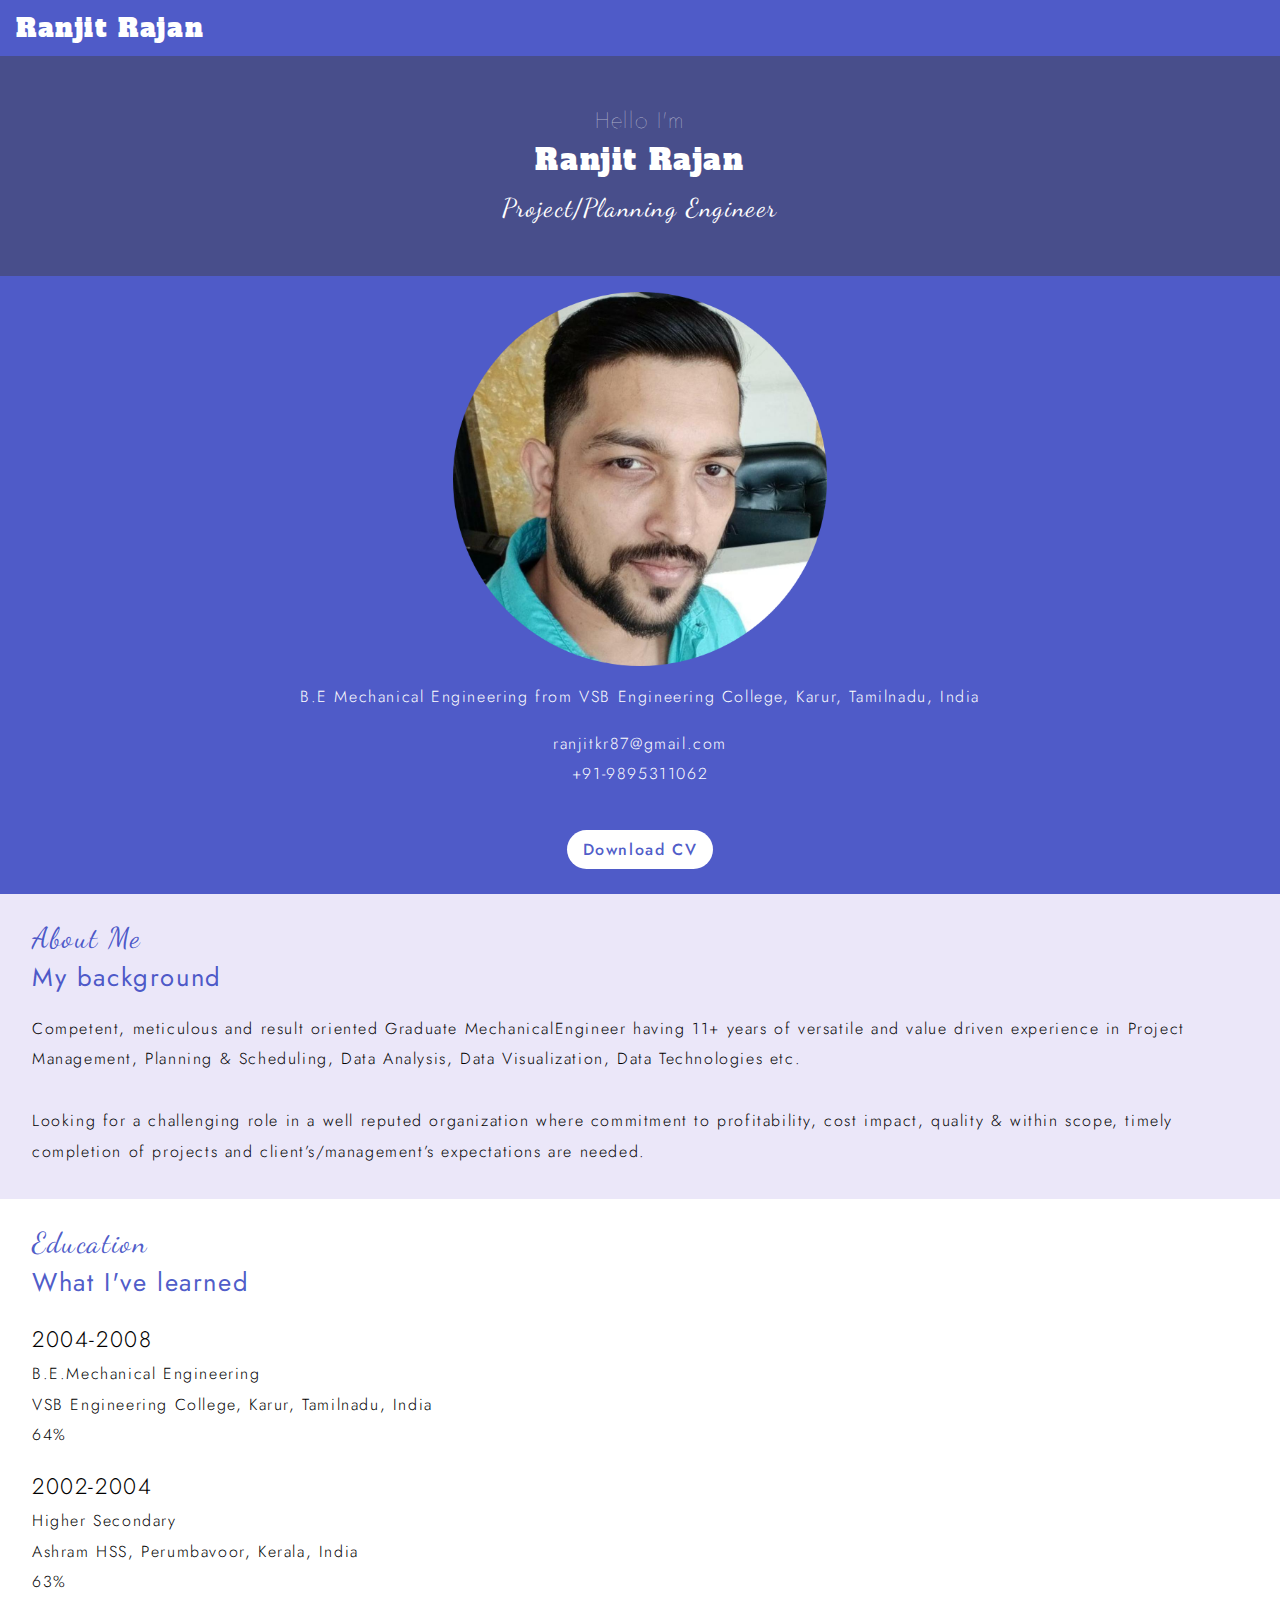
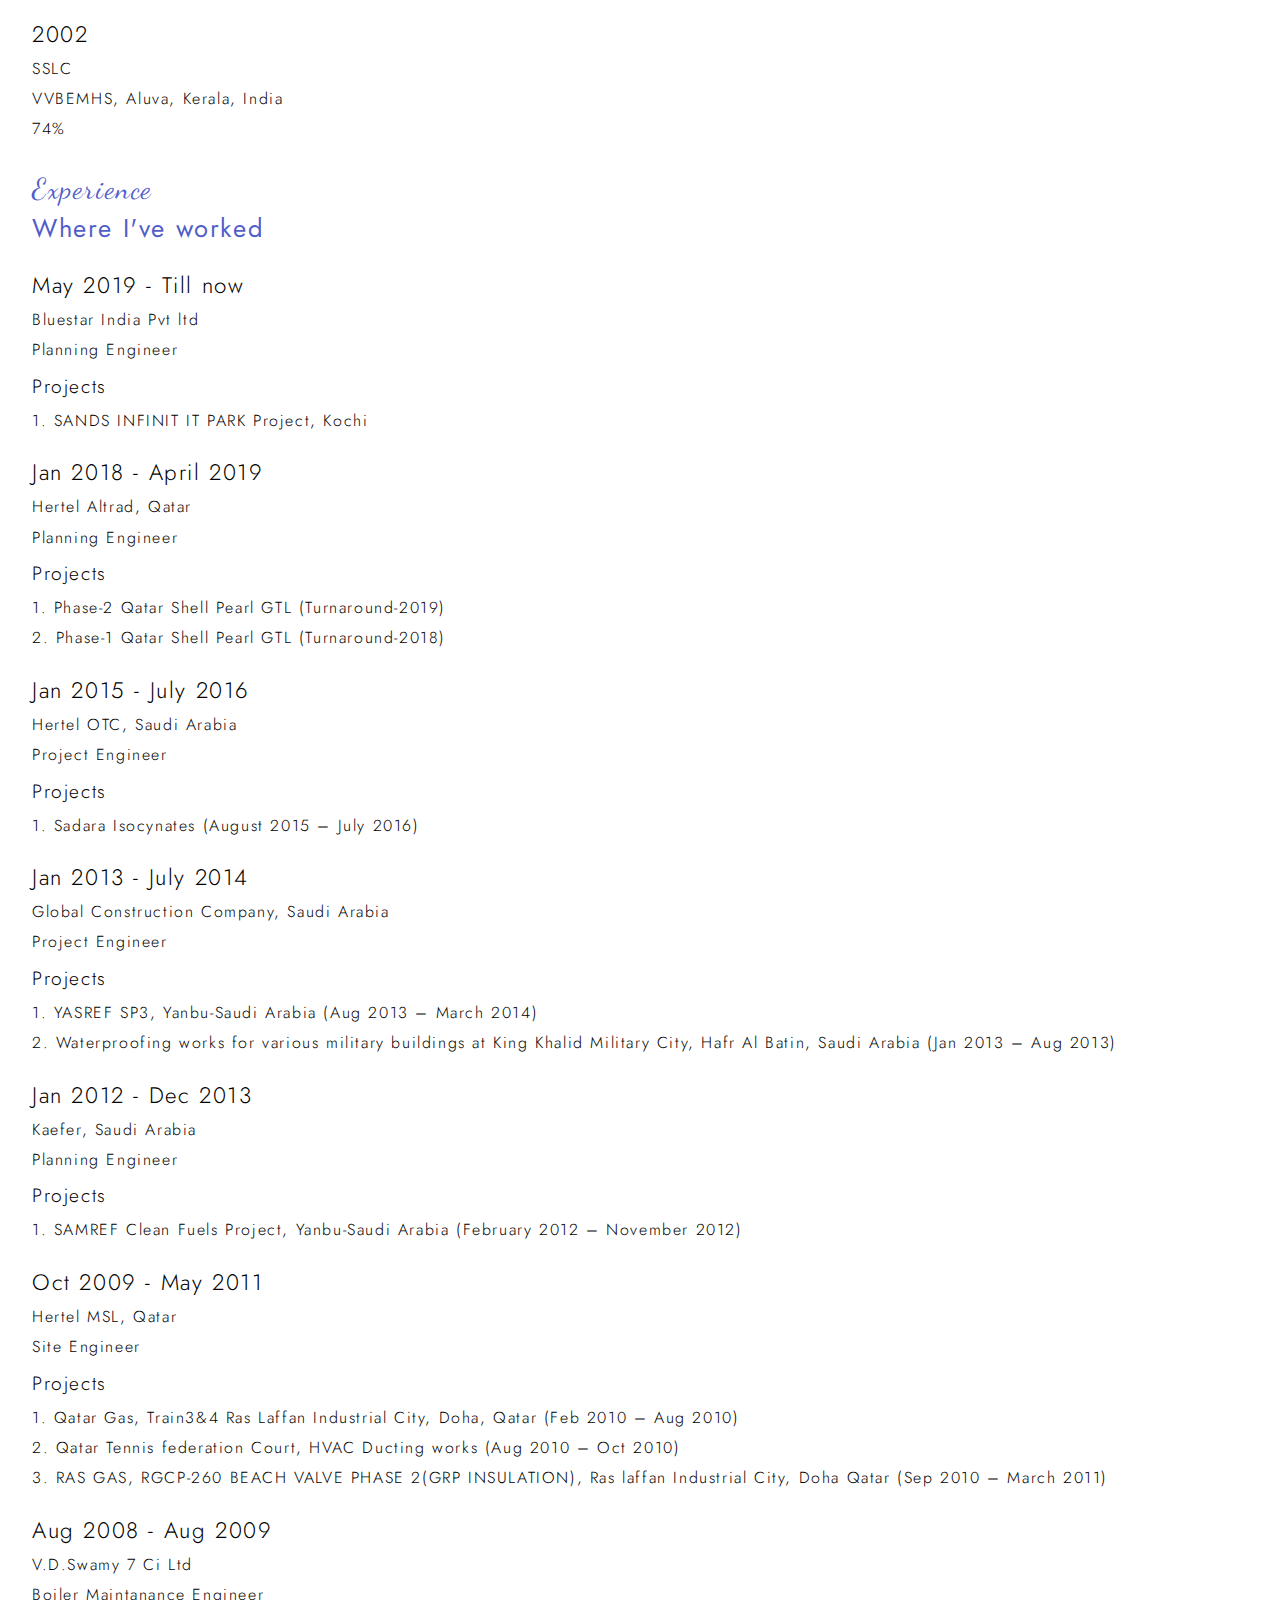
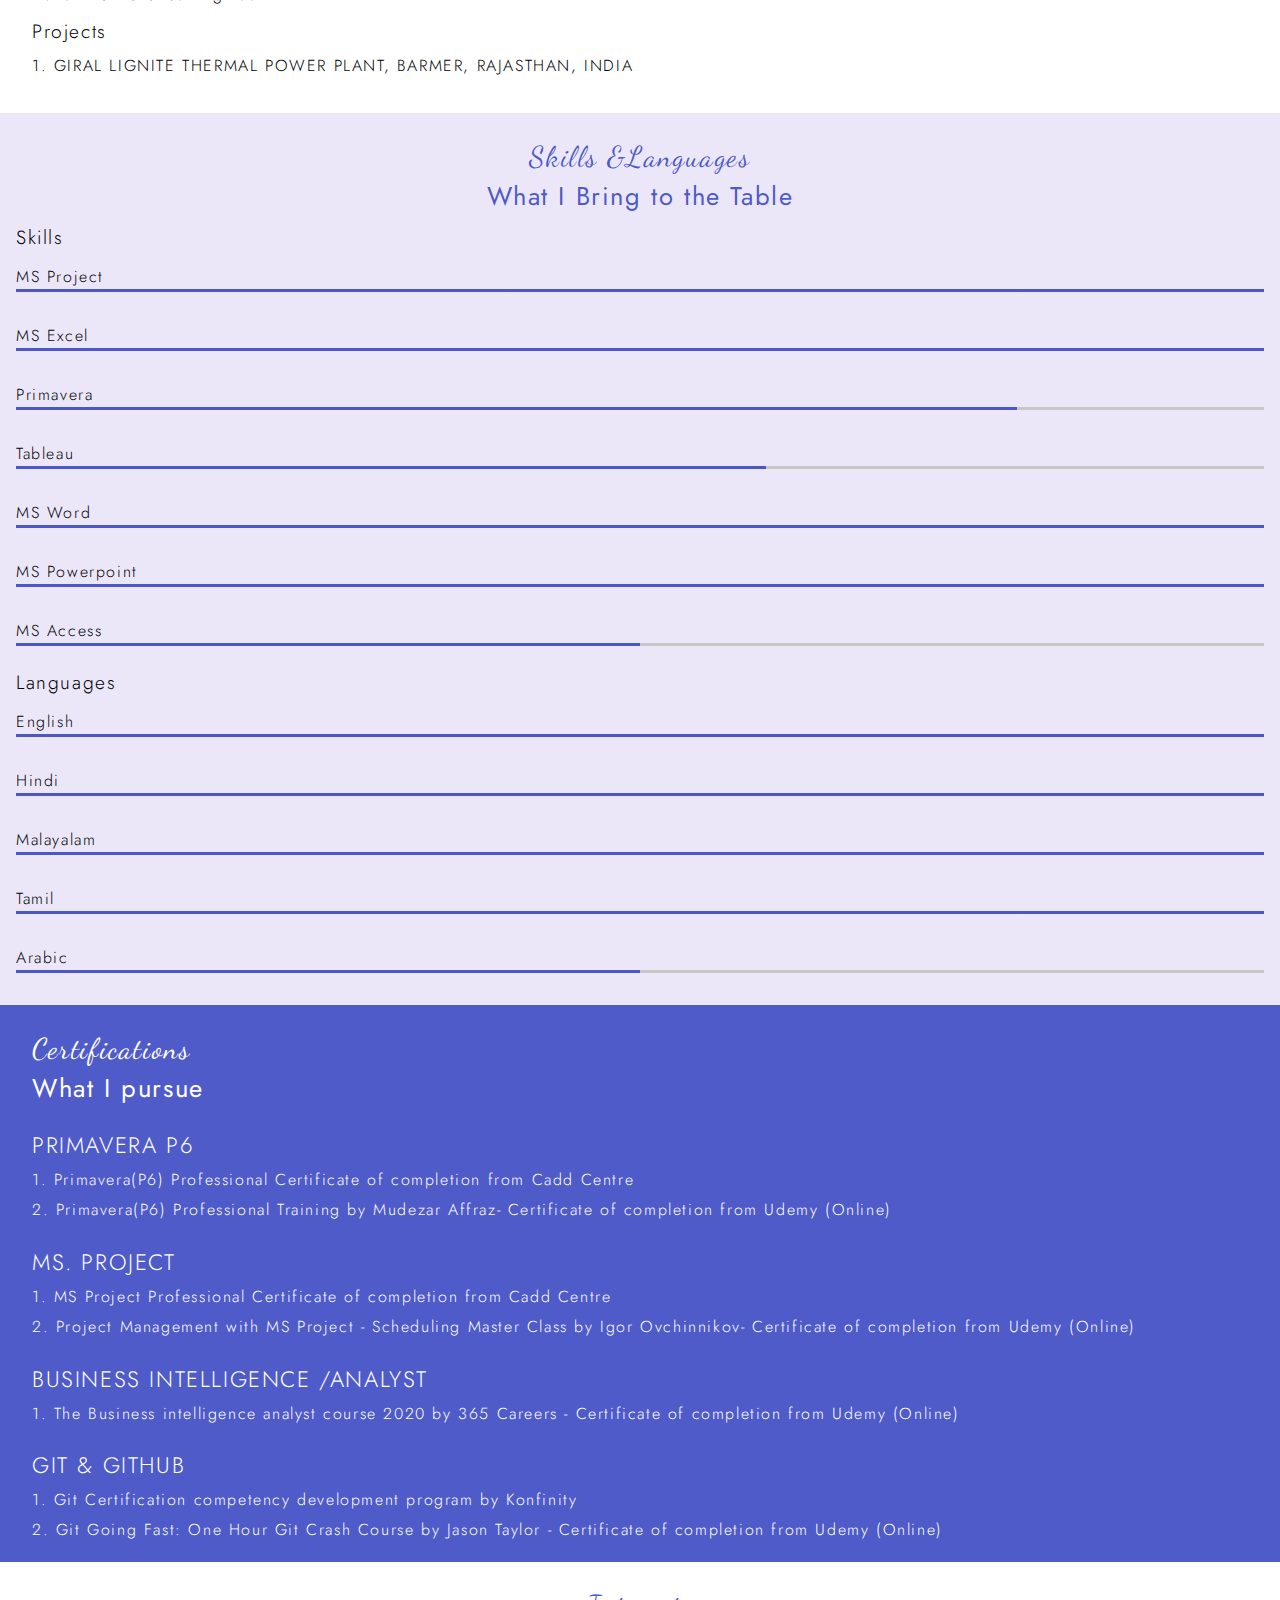
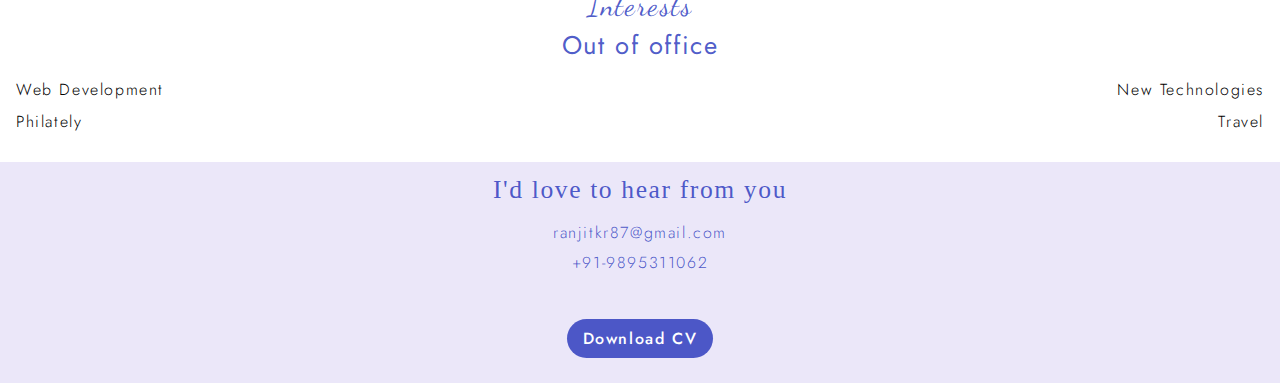
==== commit c8e12cea: "dropdown menu" ====
--- a/html/index.html
+++ b/html/index.html
@@ -52,7 +52,9 @@
                 <div class="linkedin">
                     <a href="https://www.linkedin.com/in/ranjit-rajan-80540b44/"><i class="fab fa-linkedin"></i></a>
                  </div>
-                 <button>Download CV</button>
+                 <div class="download">
+                    <a href="../pdf/CV Planning Ranjit.pdf">Download CV</a>
+                 </div>
             </div>
         </section>
         <section class="about" id="about-me">
@@ -297,7 +299,9 @@
                     <div class="linkedin">
                         <a href="https://www.linkedin.com/in/ranjit-rajan-80540b44/"><i class="fab fa-linkedin"></i></a>
                      </div>
-                     <button class="bottom-button">Download CV</button>
+                     <div class="download download-bottom">
+                        <a href="../pdf/CV Planning Ranjit.pdf">Download CV</a>
+                     </div>
                 </div>              
                 
             </div>
--- a/css/themes.css
+++ b/css/themes.css
@@ -165,12 +165,16 @@
     color: white;
     font-size: 1.4rem;
 }
-.email-phone button{
+.download{
+    padding: 1rem;
+}
+.download a{
     color: var(--theme-blue);
     background-color: white;
-}
-.email-phone button:hover{
-    padding: 1.2rem;
+    text-decoration: none;
+    padding: .5rem 1rem;
+    border-radius: 40px;
+    font-weight: 500;
 }
 .about{
     background-color: rgb(235 231 249);
@@ -265,10 +269,13 @@
     background-color: var(--light-grey);
     color: var(--theme-blue);
 }
+.foot h3{
+    padding-bottom: 1rem;
+}
 .bottom-email-phone{
     font-weight: 500;
 }
-.foot button{
+.download-bottom a{
     background-color: var(--theme-blue);
     color: white;
 }
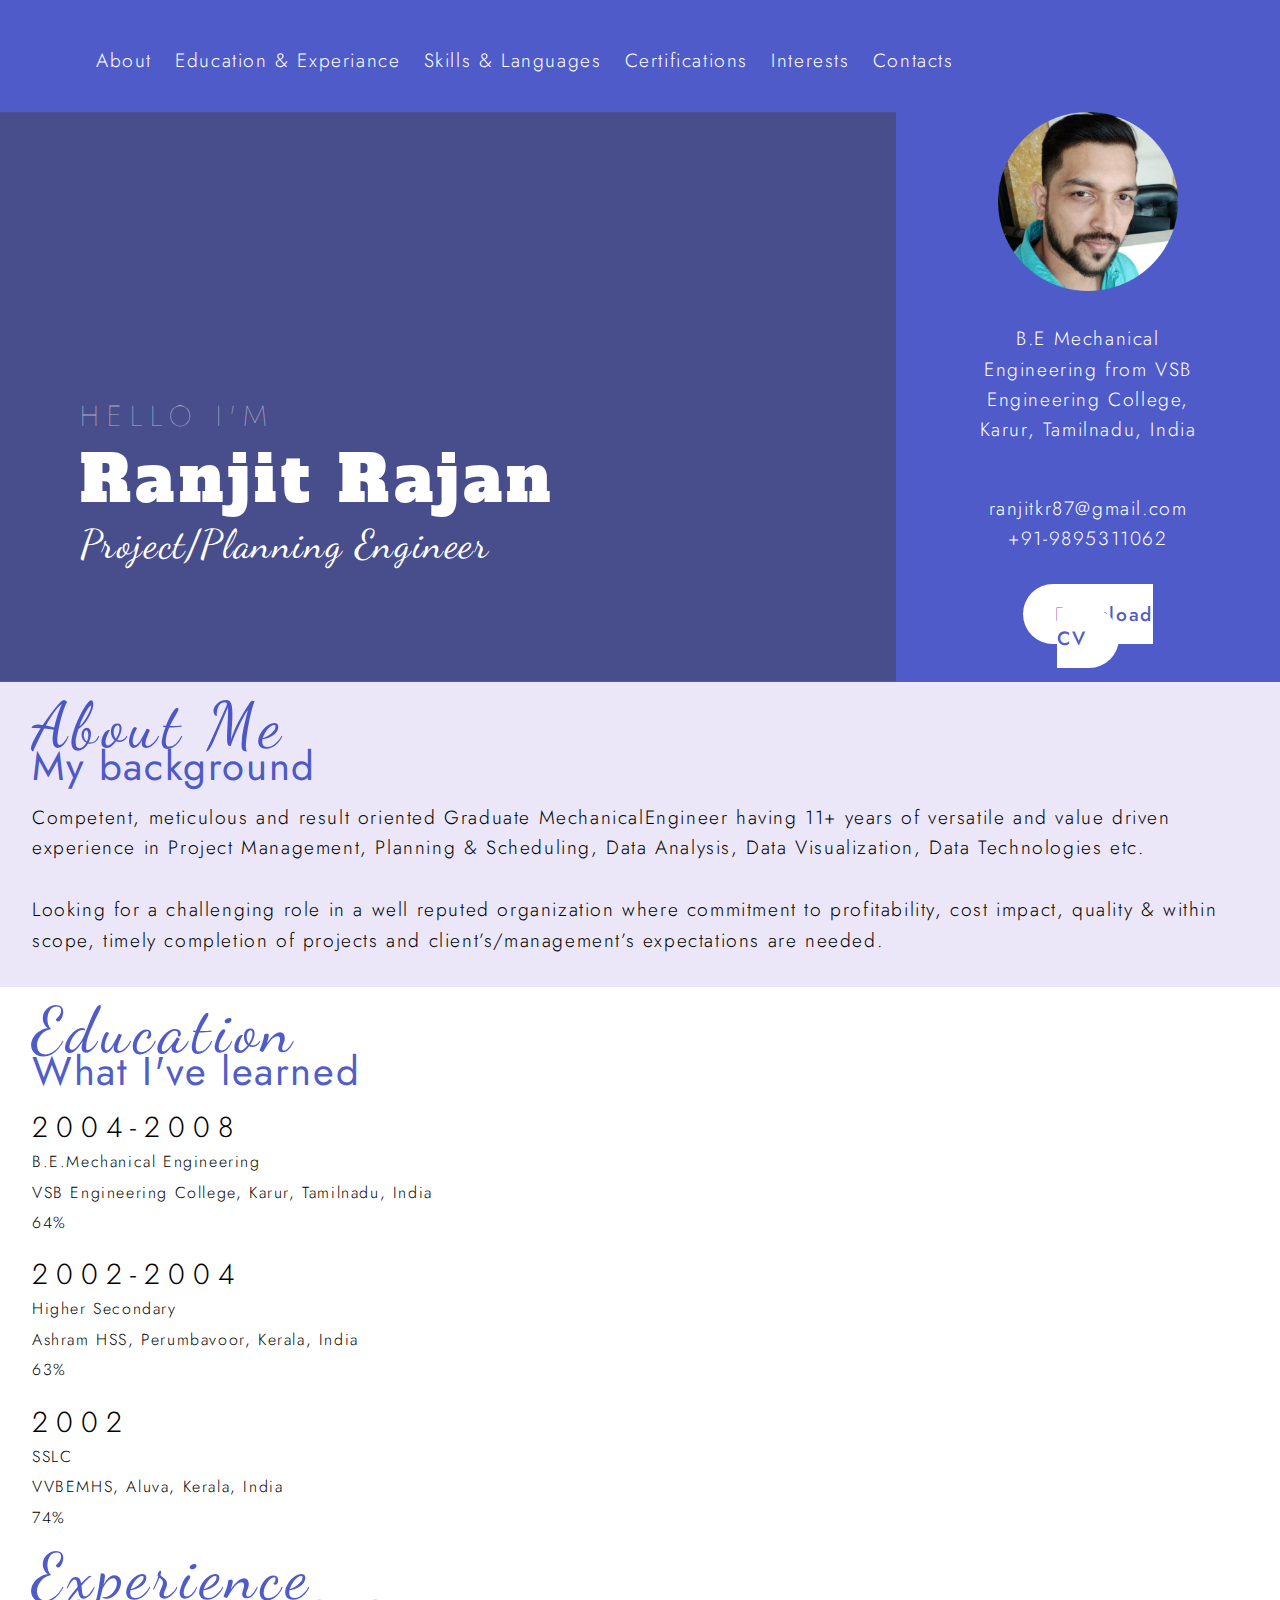
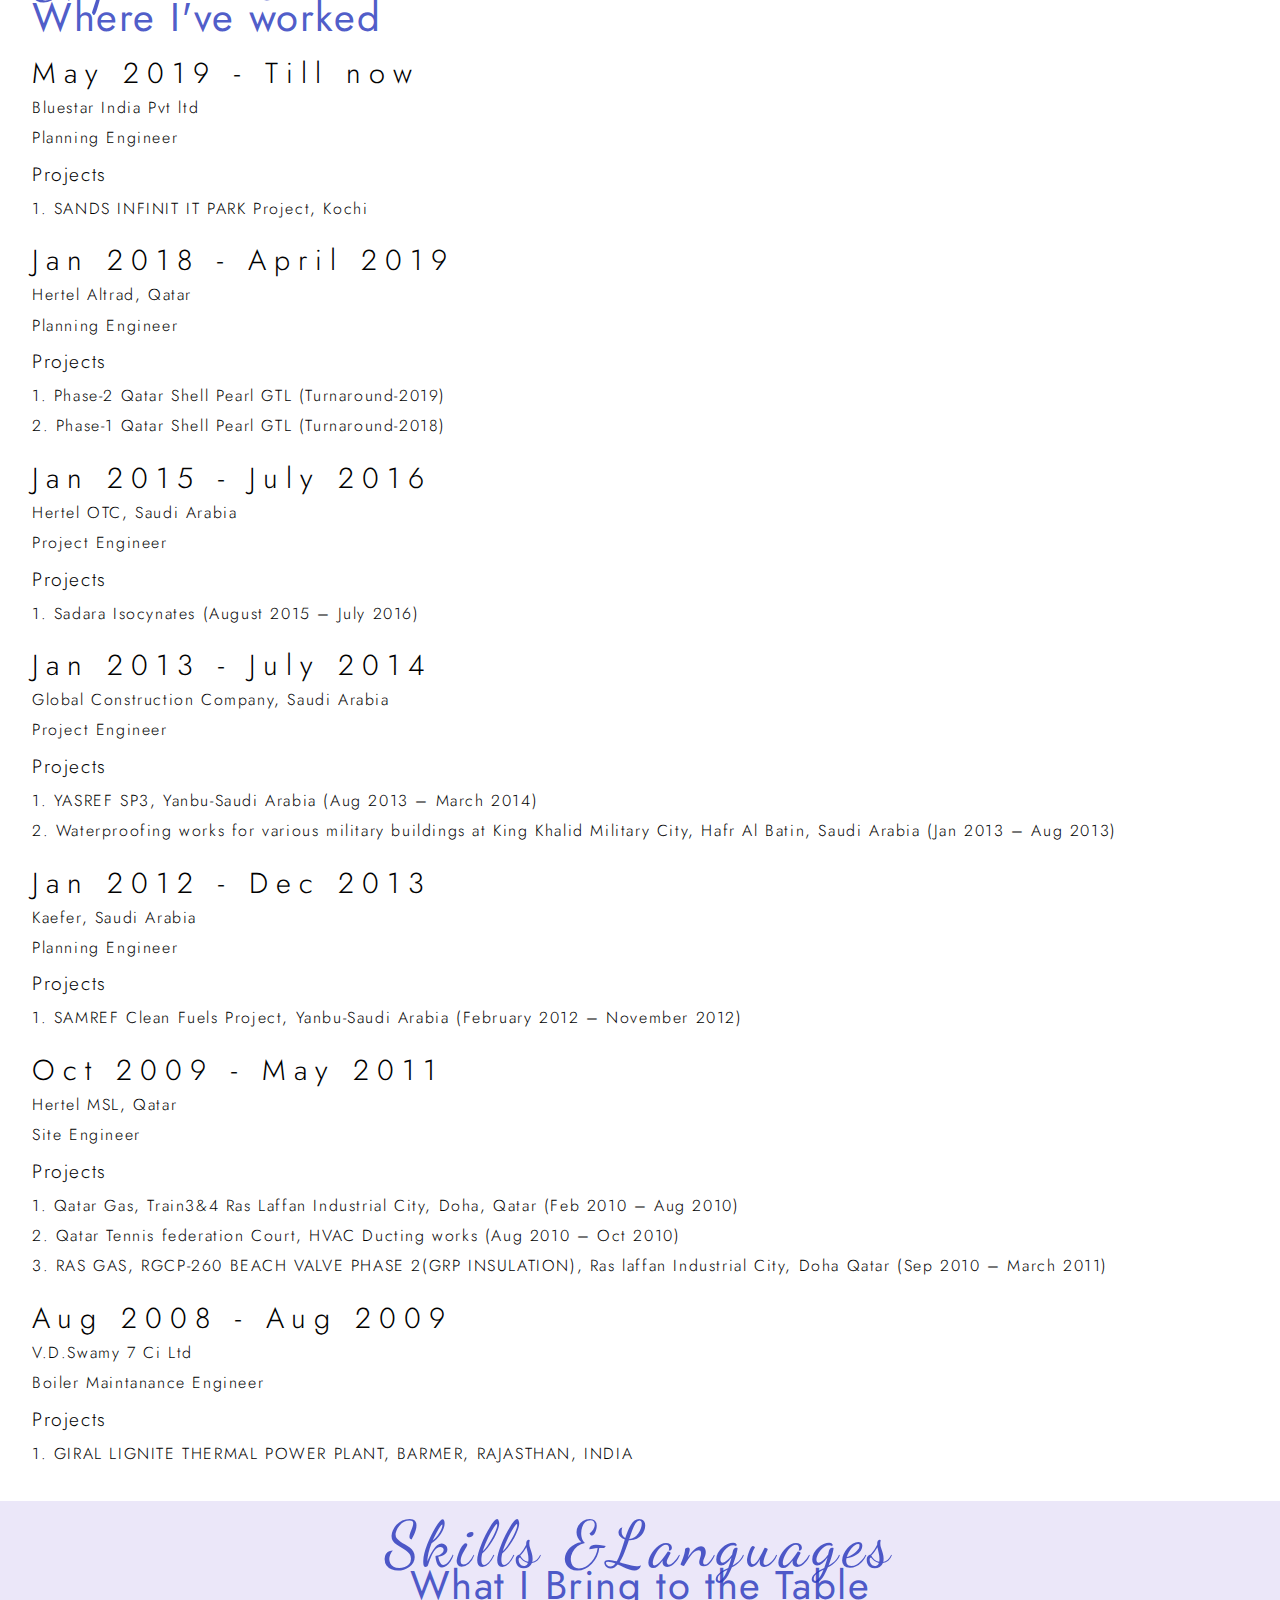
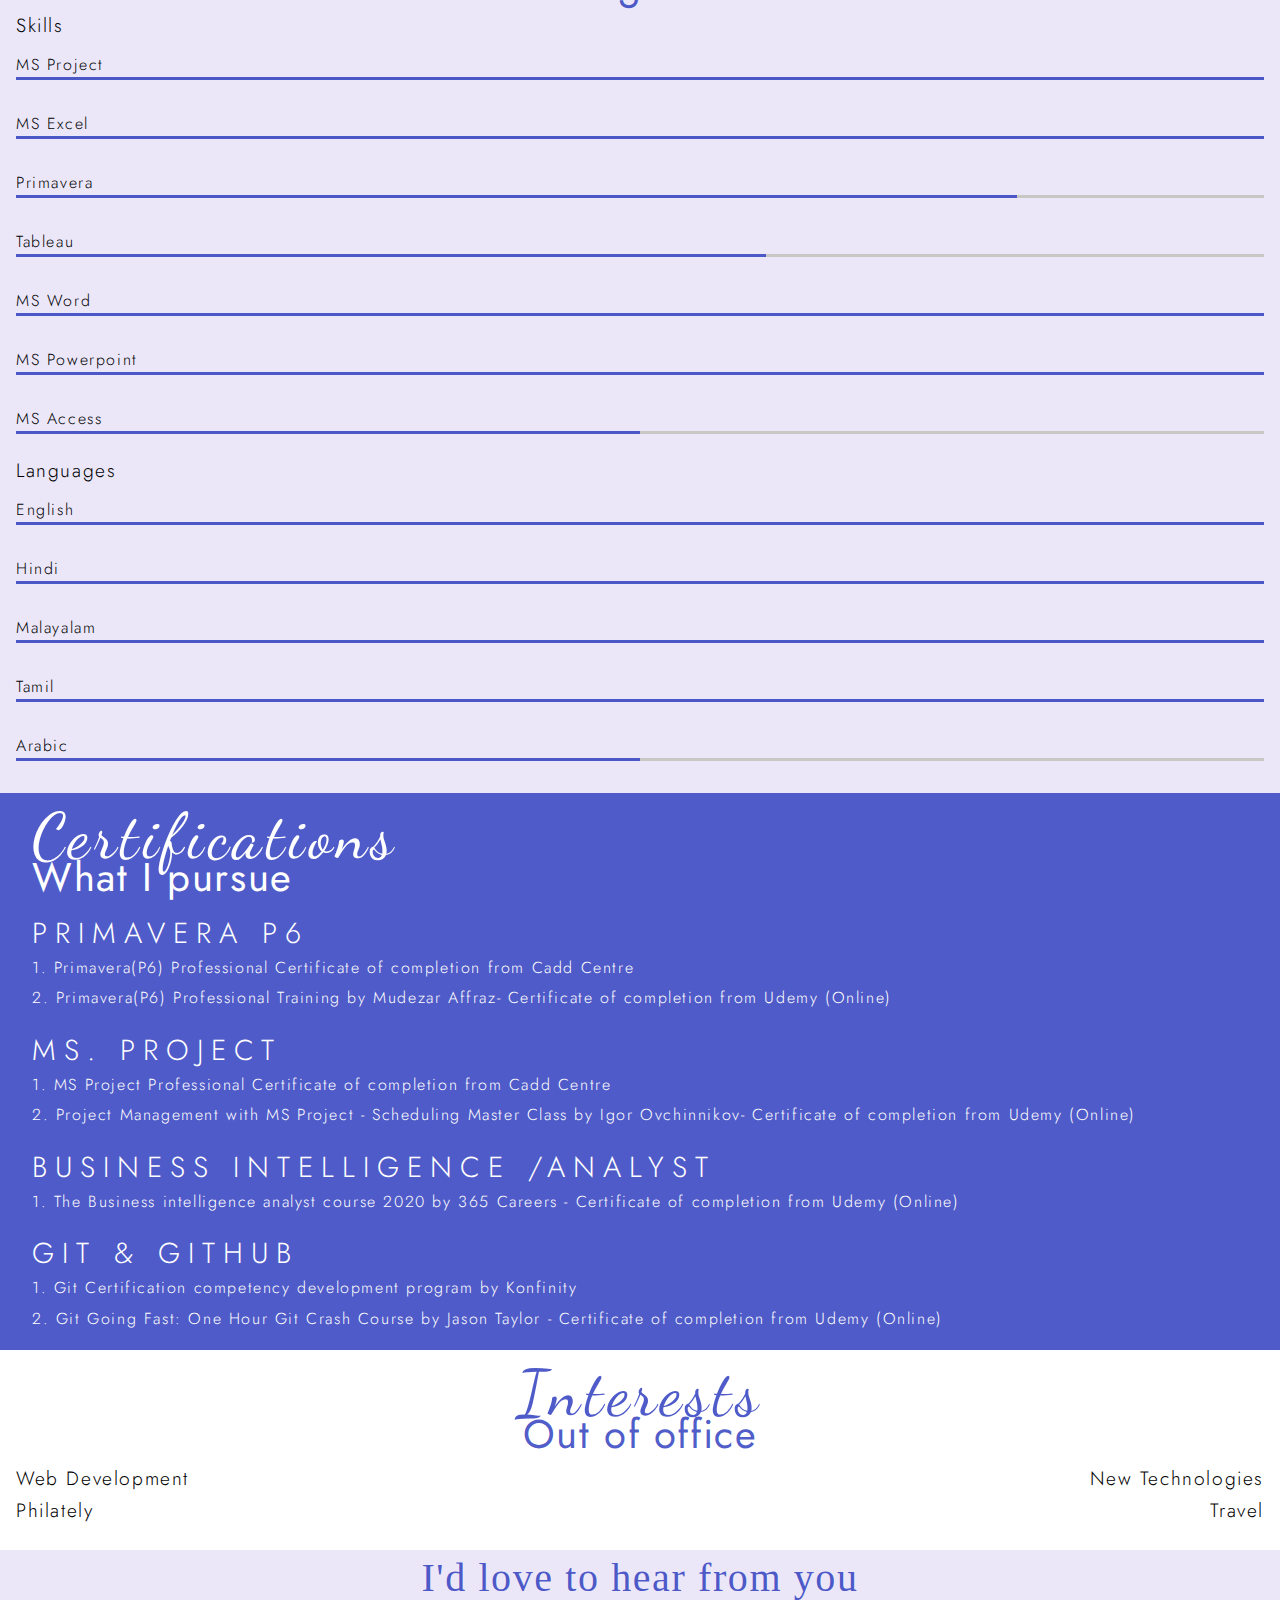
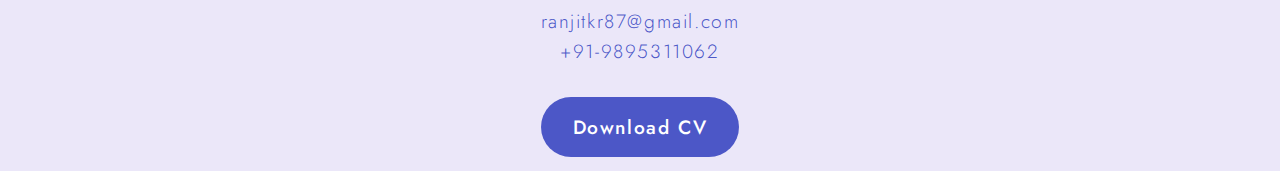
==== commit ab35ca11: "desktop 2 scetions" ====
--- a/html/index.html
+++ b/html/index.html
@@ -13,7 +13,7 @@
     <body>
         <header>
             <nav class="nav-bar">
-                <h3>Ranjit Rajan</h3>
+                <h3 class="nav-name">Ranjit Rajan</h3>
                 <div class="dropdown" id="dropDownMain">
                     <button onclick="dropdown()" class="dropbtn"><i class="fas fa-bars mob-tab"></i></button>                    
                     <div class="menu" id="myDropDown">
@@ -27,34 +27,36 @@
                 </div>
             </nav>
         </header>
-        <section class="intro">
-            <div class="intro-details">
-                <div class="intro-details1">
-                    <h4>Hello I'm</h4>
-                    <h2>Ranjit Rajan</h>
-                    <h3>Project/Planning Engineer</h3>
-                </div>
-            </div>
-        </section>
-
-        <section class="photo-contact">
-            <div class="my-image-div">
-                <img class="my-image" src="../images/circle-cropped.png" alt="">
-            </div>
-            <div class="graduation-details">
-                <p>
-                    B.E Mechanical Engineering from VSB Engineering College, Karur, Tamilnadu, India
-                </p>
-            </div>
-            <div class="email-phone">
-                <p>ranjitkr87@gmail.com</p>
-                <p>+91-9895311062</p>
-                <div class="linkedin">
-                    <a href="https://www.linkedin.com/in/ranjit-rajan-80540b44/"><i class="fab fa-linkedin"></i></a>
-                 </div>
-                 <div class="download">
-                    <a href="../pdf/CV Planning Ranjit.pdf">Download CV</a>
-                 </div>
+        <section class="intro-photo-contact">
+            <div class="intro">
+                <div class="intro-details">
+                    <div class="intro-details1">
+                        <h4>HELLO I'M</h4>
+                        <h2>Ranjit Rajan</h>
+                        <h3>Project/Planning Engineer</h3>
+                    </div>
+                </div>
+            </div>
+    
+            <div class="photo-contact">
+                <div class="my-image-div">
+                    <img class="my-image" src="../images/circle-cropped.png" alt="">
+                </div>
+                <div class="graduation-details">
+                    <p>
+                        B.E Mechanical Engineering from VSB Engineering College, Karur, Tamilnadu, India
+                    </p>
+                </div>
+                <div class="email-phone">
+                    <p>ranjitkr87@gmail.com</p>
+                    <p>+91-9895311062</p>
+                    <div class="linkedin">
+                        <a href="https://www.linkedin.com/in/ranjit-rajan-80540b44/"><i class="fab fa-linkedin"></i></a>
+                     </div>
+                     <div class="download">
+                        <a href="../pdf/CV Planning Ranjit.pdf">Download CV</a>
+                     </div>
+                </div>
             </div>
         </section>
         <section class="about" id="about-me">
--- a/css/themes.css
+++ b/css/themes.css
@@ -88,7 +88,6 @@
     overflow: auto;
     box-shadow: 0px 8px 16px 0px rgba(0,0,0,0.2);
     z-index: 1;
-    background-color: var(--theme-blue);
     color: white;
     text-align: left;
     left: -10rem;
@@ -104,9 +103,12 @@
     display: block;
     cursor: pointer;
 }
+.intro-photo-contact{
+    display: block;
+}
 .intro{
     background:url(https://cdn.vox-cdn.com/thumbor/78CD8_rVttHcu7u5MyrDVfk43zA=/4x0:1017x675/1280x854/cdn.vox-cdn.com/uploads/chorus_image/image/65863458/office2016review2_1020.0.0.1442915145.0.jpg);
-   background-position: bottom;
+    background-position: bottom;
     background-size: cover;
     height: 220px;
     position: relative;
@@ -140,7 +142,7 @@
 }
 .intro-details h3{
     font-family: Dancing Script;
-    padding: 1rem;
+    padding: .5rem;
 }
 .my-image-div{
     padding: 1rem;
@@ -283,5 +285,133 @@
     padding: 1rem;
 }
 @media only screen and (min-width: 768px){
+    
+h1{
+    font-size: 2rem;
+}
+h2{
+    font-size: 4rem;
+    letter-spacing: .3rem;
+}
+h3{
+    font-size: 2.5rem;
+}
+h4{
+    font-size: 1.8rem;
+    letter-spacing: .5rem;
+}
+h5{
+    font-size: 1.2rem;
+}
+h6{
+    font-size: 1.2rem;
+}
+p, ul{    
+    font-family: Jost;
+    font-weight: 300;
+    line-height: 1.9rem;
+}
+a{
+    font-family: Jost;
+    font-weight: 300;
+    font-size: 1.2rem;
+}
+li{
+    font-size: 1rem;
+}
+    p{
+        font-size: 1.2rem;;
+    }
+    .nav-bar{
+        padding: 1rem 4rem;
+        grid-template-columns: 1fr;
+    }
+.nav-name{
+    display: none;
+}
+.dropdown{
+    justify-self: flex-start;
+}
+.dropbtn{
+    display: none;
+}
+.menu{
+    position: relative;
+    overflow: auto;
+    box-shadow: none;
+    z-index: 1;
+    color: white;
+    text-align: left;
+    left: auto;
+    margin-top: 0.5rem;
+    display: block;
+}
+.menu a{
+    color:white;
+    font-size: 1.2rem;
+    padding: .5rem 1rem;
+    padding-right: 0rem;
+    text-decoration: none;
+    display: inline-block;
+    cursor: pointer;
+}
+.menu a:hover{
+    color:rgb(229, 226, 226);
+}
+.intro-photo-contact{
+    display: grid;
+    grid-template-columns: 70% 30%;
+}
+.intro{
+    background-size: cover;
+    height: auto;
+}
 
+.intro-details{
+    background-color:rgb(62 62 59 / 43%);
+    position: absolute;
+    top: 50%;
+    left: 50%;
+    transform: translate(-50%,-50%);
+    text-align: center;
+    width: 100%;
+    height: 100%;
+}
+
+.intro-details1{
+    position: absolute;
+    top: 100%;
+    left: 58%;
+    width: 100%;
+    height: 100%;
+    transform: translate(-50%,-50%);
+    text-align: left;
+}
+.intro-details1 h2{
+    padding-bottom: 2rem;
+}
+.intro-details1 h3{
+    padding-bottom: 2rem;
+}
+.intro-details1 h4{
+    padding-bottom: 2rem;
+}
+.photo-contact{
+    padding: 0rem 4rem;
+}
+.my-image-div{
+    padding :0rem
+}
+.my-image{
+    display: block;
+    margin-left: auto;
+    margin-right: auto;
+    width: 70%;
+}
+.graduation-details{
+    padding: 2rem 1rem;
+}
+.download a{
+    padding: 1rem 2rem;
+}
 }--- a/css/common.css
+++ b/css/common.css
@@ -22,4 +22,7 @@
   .career-detail{
       padding-bottom: 1rem;
   }
-  +  
+@media only screen and (min-width: 768px){
+
+}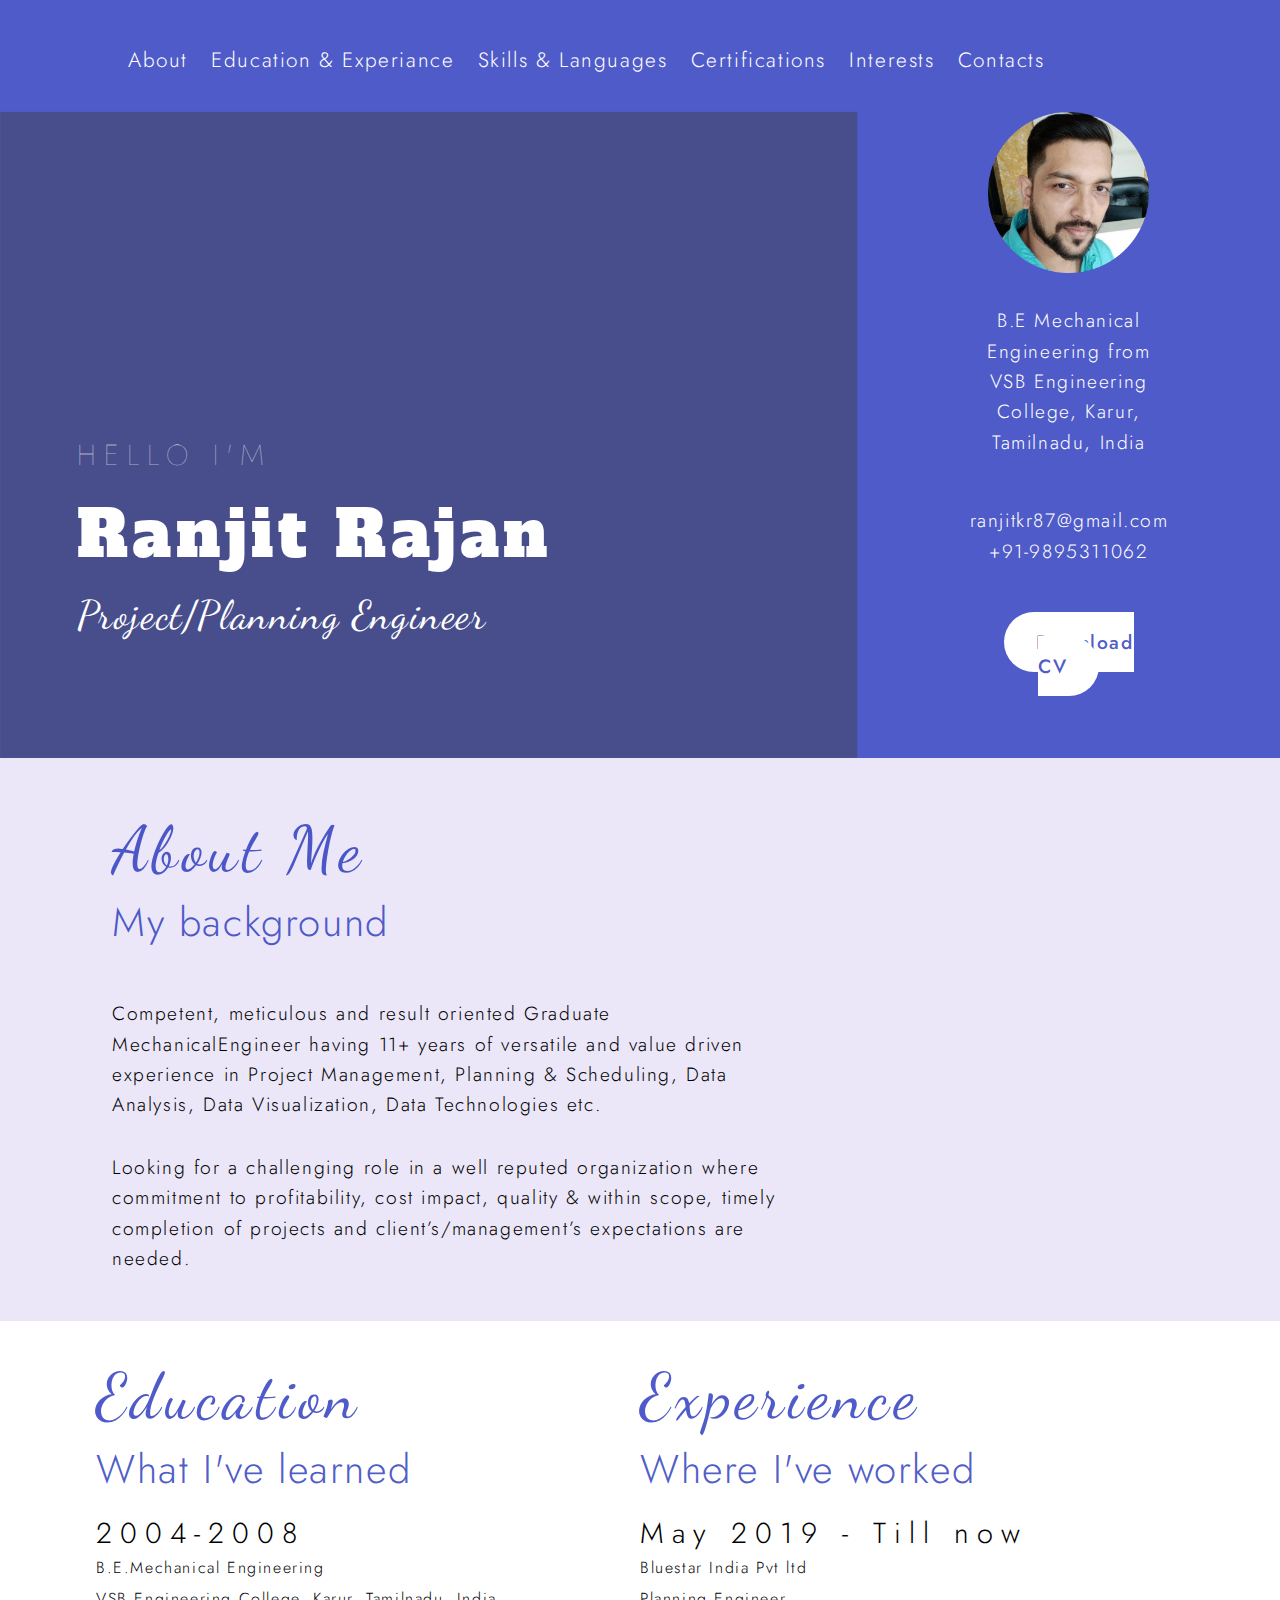
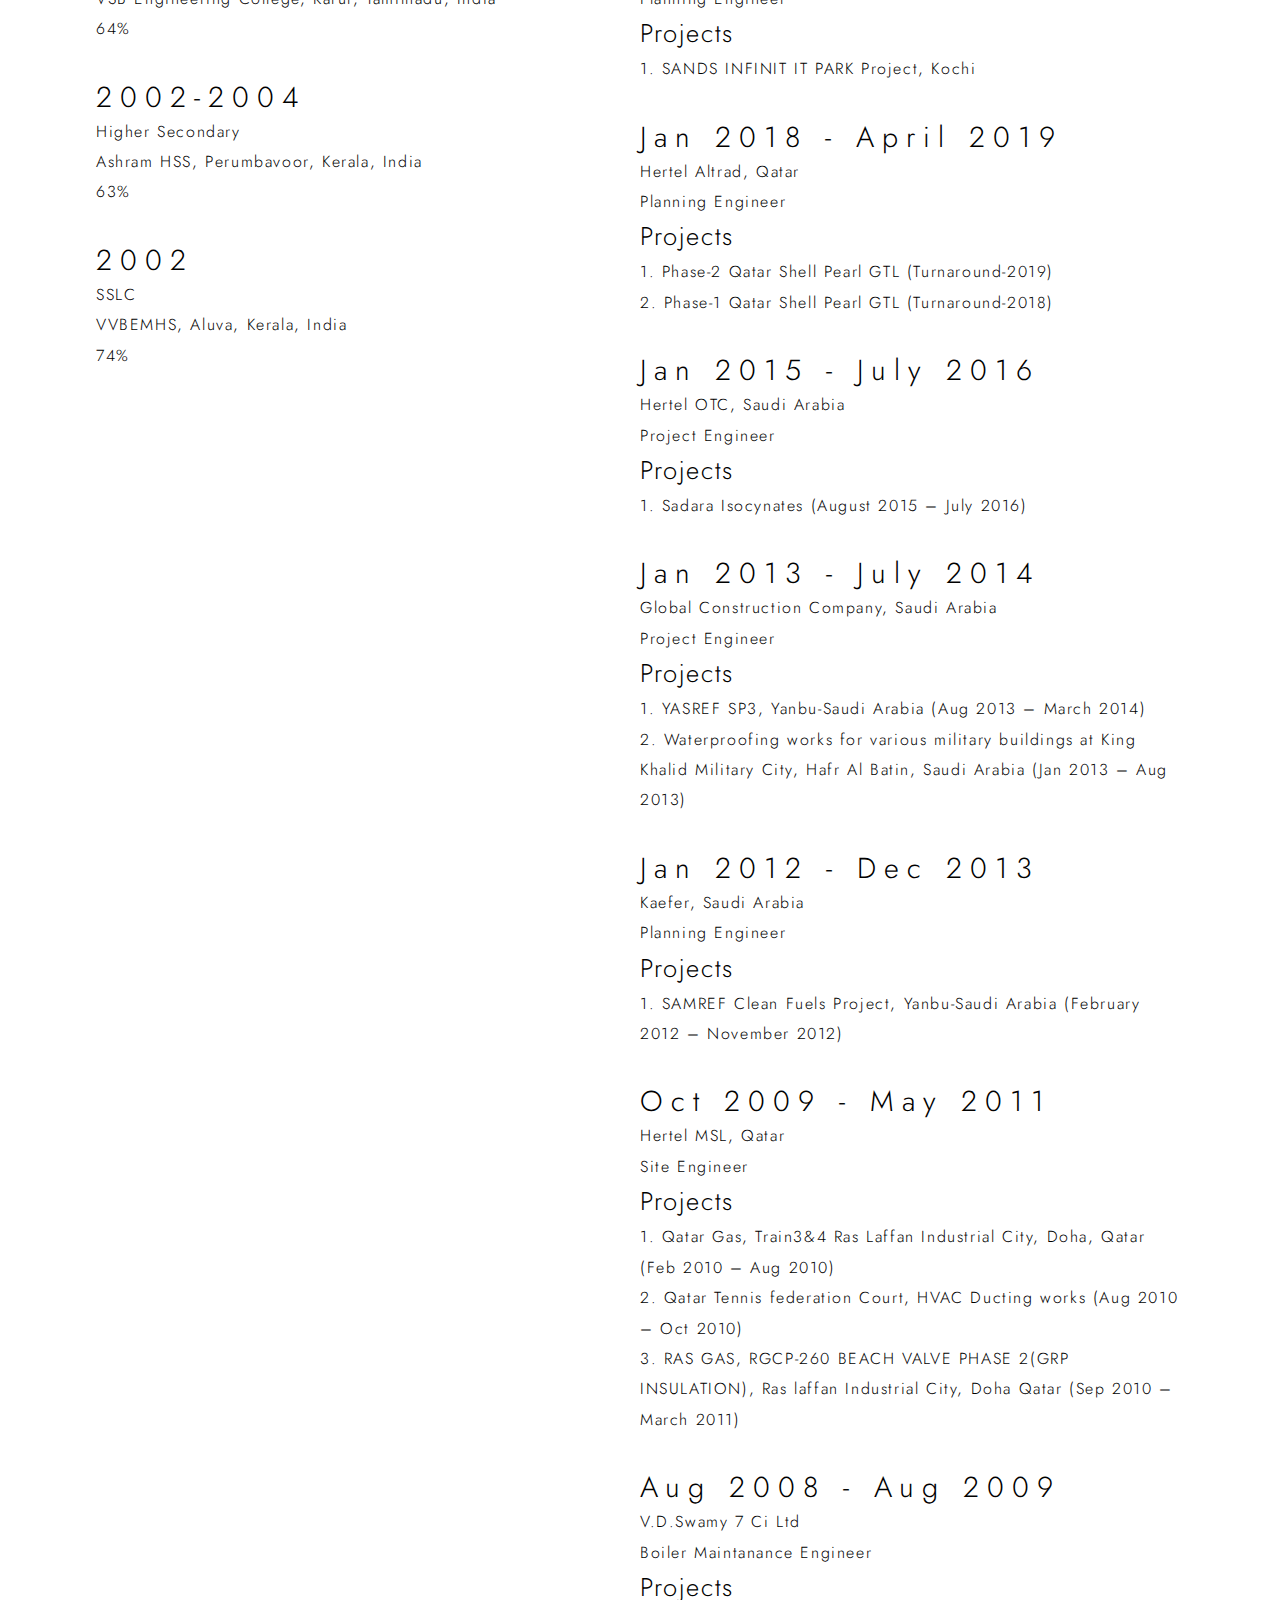
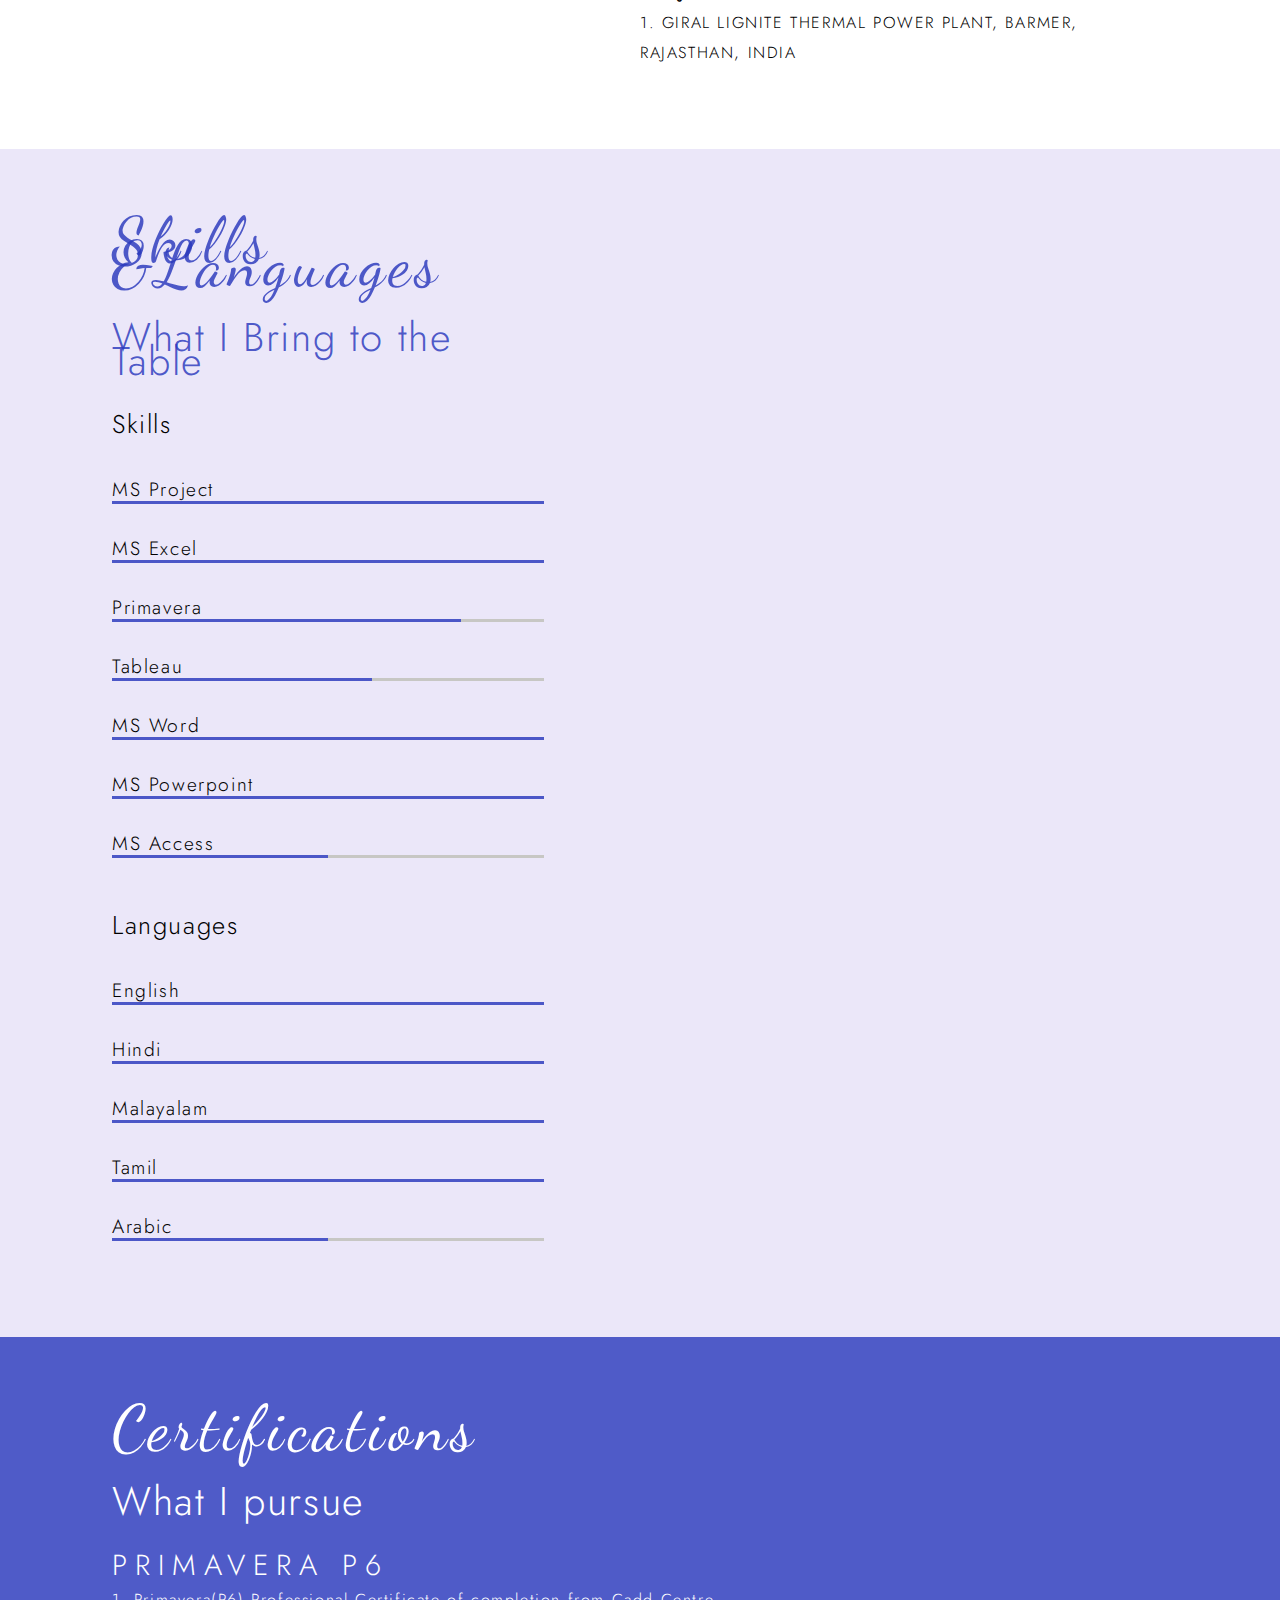
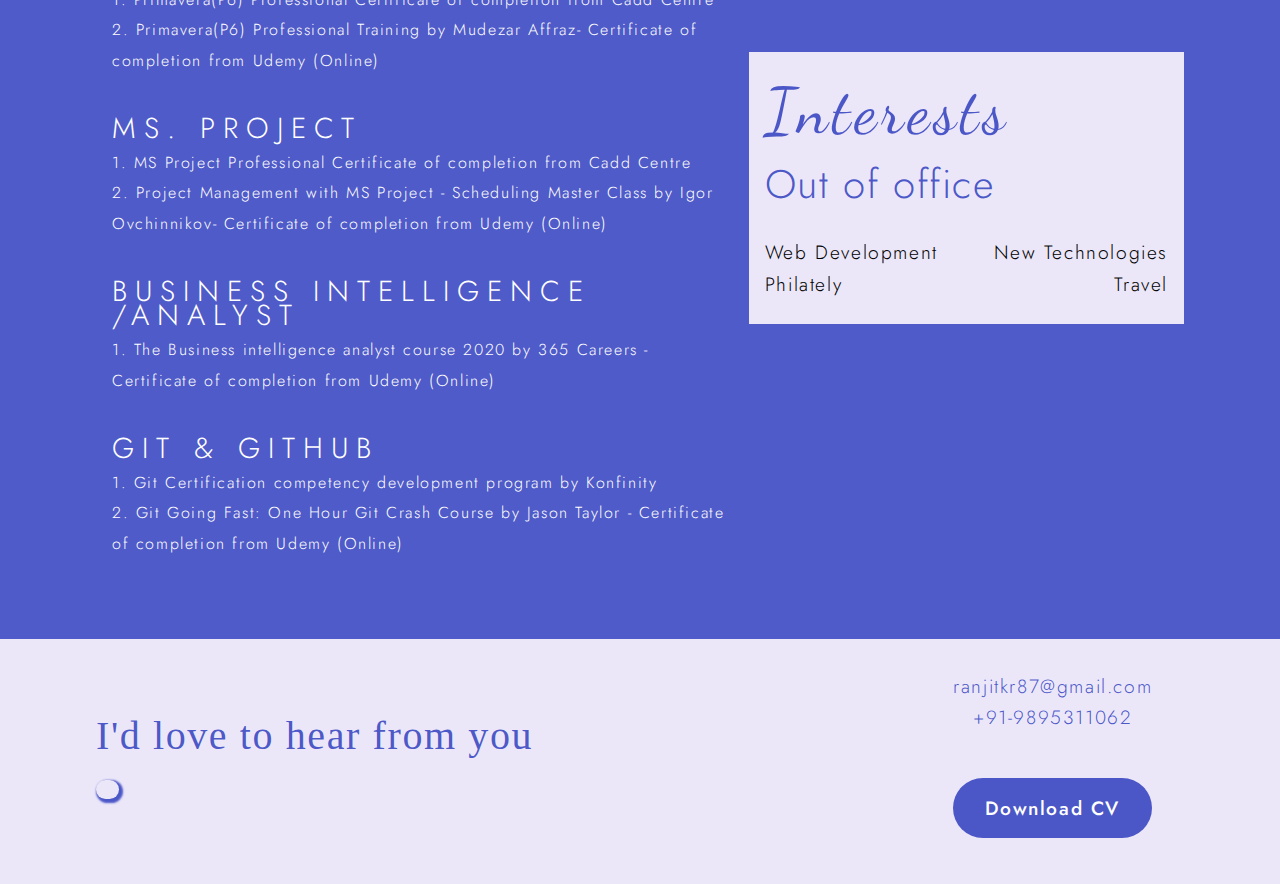
==== commit 99d504f8: "desktop full" ====
--- a/html/index.html
+++ b/html/index.html
@@ -12,7 +12,7 @@
     </head>
     <body>
         <header>
-            <nav class="nav-bar">
+            <nav class="nav-bar" id="nav-items">
                 <h3 class="nav-name">Ranjit Rajan</h3>
                 <div class="dropdown" id="dropDownMain">
                     <button onclick="dropdown()" class="dropbtn"><i class="fas fa-bars mob-tab"></i></button>                    
@@ -242,59 +242,65 @@
                 </div>
             </div>
         </section>
-        <section class="certifications" id="my-certifications">
-            <div class="certifications-div">
-                <div class="common-details">
-                    <h2>Certifications</h2>
-                    <h3>What I pursue</h3>
-                </div>
-                <div class="item certifications white-head">
-                    <h4 class="year">PRIMAVERA P6</h4>
-                    <ul>
-                        <li>1. Primavera(P6) Professional Certificate of completion from Cadd Centre</li>
-                        <li>2. Primavera(P6) Professional Training by Mudezar Affraz- Certificate of completion from Udemy (Online)</li>
-                    </ul>
-                </div>
-                <div class="item certifications white-head">
-                    <h4 class="year">MS. PROJECT</h4>
-                    <ul>
-                        <li>1. MS Project Professional Certificate of completion from Cadd Centre</li>
-                        <li>2. Project Management with MS Project - Scheduling Master Class by Igor Ovchinnikov- Certificate of completion from Udemy (Online)</li>
-                    </ul>
-                </div>
-                <div class="item certifications white-head">
-                    <h4  class="year">BUSINESS INTELLIGENCE /ANALYST</h4>
-                    <ul>
-                        <li>1. The Business intelligence analyst course 2020 by 365 Careers - Certificate of completion from Udemy (Online)</li>
-                    </ul>
-                </div>
-                <div class="item certifications white-head">
-                    <h4  class="year">GIT & GITHUB</h4>
-                    <ul>
-                        <li>1. Git Certification competency development program by Konfinity</li>
-                        <li>2. Git Going Fast: One Hour Git Crash Course by Jason Taylor - Certificate of completion from Udemy (Online)</li>
-                    </ul>
-                </div>
-            </div>
-        </section>
-        <section class="interests" id="my-interests">
-            <div class="interests-div">
-                <div class="common-details">
-                    <h2>Interests</h2>
-                    <h3>Out of office</h3>
-                </div>
-                <div class="interest-items">
-                    <p>Web Development</p>
-                    <p class="right-item">New Technologies</p>
-                    <p>Philately</p>
-                    <p class="right-item">Travel</p>
-                </div>
-            </div>
-
+        <section class="certificates-interests">
+            <div class="certificates-interests-div">
+                <div class="certifications" id="my-certifications">
+                    <div class="certifications-div">
+                        <div class="common-details">
+                            <h2>Certifications</h2>
+                            <h3>What I pursue</h3>
+                        </div>
+                        <div class="item certifications white-head">
+                            <h4 class="year">PRIMAVERA P6</h4>
+                            <ul>
+                                <li>1. Primavera(P6) Professional Certificate of completion from Cadd Centre</li>
+                                <li>2. Primavera(P6) Professional Training by Mudezar Affraz- Certificate of completion from Udemy (Online)</li>
+                            </ul>
+                        </div>
+                        <div class="item certifications white-head">
+                            <h4 class="year">MS. PROJECT</h4>
+                            <ul>
+                                <li>1. MS Project Professional Certificate of completion from Cadd Centre</li>
+                                <li>2. Project Management with MS Project - Scheduling Master Class by Igor Ovchinnikov- Certificate of completion from Udemy (Online)</li>
+                            </ul>
+                        </div>
+                        <div class="item certifications white-head">
+                            <h4  class="year">BUSINESS INTELLIGENCE /ANALYST</h4>
+                            <ul>
+                                <li>1. The Business intelligence analyst course 2020 by 365 Careers - Certificate of completion from Udemy (Online)</li>
+                            </ul>
+                        </div>
+                        <div class="item certifications white-head">
+                            <h4  class="year">GIT & GITHUB</h4>
+                            <ul>
+                                <li>1. Git Certification competency development program by Konfinity</li>
+                                <li>2. Git Going Fast: One Hour Git Crash Course by Jason Taylor - Certificate of completion from Udemy (Online)</li>
+                            </ul>
+                        </div>
+                    </div>
+                </div>
+                <div class="interests" id="my-interests">
+                    <div class="interests-div">
+                        <div class="common-details">
+                            <h2>Interests</h2>
+                            <h3>Out of office</h3>
+                        </div>
+                        <div class="interest-items">
+                            <p>Web Development</p>
+                            <p class="right-item">New Technologies</p>
+                            <p>Philately</p>
+                            <p class="right-item">Travel</p>
+                        </div>
+                    </div>
+                </div>
+            </div>            
         </section>
         <section class="foot" id="my-contact">
             <div class="foot-div">
-                <h3>I'd love to hear from you</h3>
+                <div class="foot-text">
+                    <h3>I'd love to hear from you</h3>
+                    <a href="#nav-items"><i class="fas fa-angle-up"></i></a>
+                </div>
                 <div class="bottom-email-phone">
                     <p>ranjitkr87@gmail.com</p>
                     <p>+91-9895311062</p>
@@ -304,8 +310,7 @@
                      <div class="download download-bottom">
                         <a href="../pdf/CV Planning Ranjit.pdf">Download CV</a>
                      </div>
-                </div>              
-                
+                </div>     
             </div>
         </section>
         <script src="../scripts/script.js"></script>
--- a/css/themes.css
+++ b/css/themes.css
@@ -271,6 +271,10 @@
     background-color: var(--light-grey);
     color: var(--theme-blue);
 }
+
+.fa-angle-up{
+    display: none;
+}
 .foot h3{
     padding-bottom: 1rem;
 }
@@ -301,10 +305,10 @@
     letter-spacing: .5rem;
 }
 h5{
-    font-size: 1.2rem;
+    font-size: 1.6rem;
 }
 h6{
-    font-size: 1.2rem;
+    font-size: 1.4rem;
 }
 p, ul{    
     font-family: Jost;
@@ -323,7 +327,7 @@
         font-size: 1.2rem;;
     }
     .nav-bar{
-        padding: 1rem 4rem;
+        padding: 1rem 6rem;
         grid-template-columns: 1fr;
     }
 .nav-name{
@@ -348,7 +352,7 @@
 }
 .menu a{
     color:white;
-    font-size: 1.2rem;
+    font-size: 1.3rem;
     padding: .5rem 1rem;
     padding-right: 0rem;
     text-decoration: none;
@@ -360,7 +364,7 @@
 }
 .intro-photo-contact{
     display: grid;
-    grid-template-columns: 70% 30%;
+    grid-template-columns: 67% 33%;
 }
 .intro{
     background-size: cover;
@@ -388,16 +392,16 @@
     text-align: left;
 }
 .intro-details1 h2{
-    padding-bottom: 2rem;
+    padding-bottom: 3rem;
 }
 .intro-details1 h3{
-    padding-bottom: 2rem;
+    padding-bottom: 3rem;
 }
 .intro-details1 h4{
-    padding-bottom: 2rem;
+    padding-bottom: 3rem;
 }
 .photo-contact{
-    padding: 0rem 4rem;
+    padding: 0rem 6rem;
 }
 .my-image-div{
     padding :0rem
@@ -411,7 +415,79 @@
 .graduation-details{
     padding: 2rem 1rem;
 }
+.download{
+    padding: 2rem 1rem 4rem  1rem;
+}
 .download a{
     padding: 1rem 2rem;
 }
+.about{
+    padding: 2rem 6rem;
+}
+.education-experiance-div{
+    padding: 2rem 6rem;
+    display: grid;
+    grid-template-columns: 50% 50%;
+}
+.item{
+padding: 0rem;
+padding-bottom: 2rem;
+}
+.skills-dev{
+    padding: 2rem 6rem;
+    text-align: left;
+}
+.skills-dev{
+    padding-right: 45rem;
+}
+.skills h5{
+    padding-bottom: 2rem;
+}
+.skills h6{
+    color: black;
+    padding-left: 0rem;
+    font-size: 1.2rem;
+}
+.skill-items{
+    padding-bottom: 3rem;
+}
+.certificates-interests-div{
+    padding: 2rem 6rem;
+    display: grid;
+    grid-template-columns: 60% 40%;
+}
+.interests{
+    height: fit-content;
+    align-self: center;
+    background-color: var(--light-grey);
+}
+.common-details{
+    text-align: left;
+}
+.foot-div{
+    display: grid;
+    grid-template-columns: 1fr 1fr;
+    align-items: center;
+    justify-items: left;
+    padding: 2rem 6rem;
+}
+.foot-text{
+    text-align: left;
+}
+.foot-text h3{
+    padding-bottom: 2rem;
+}
+.fa-angle-up{
+    display: block;
+    display: inline-block;
+  border-radius: 60px;
+  box-shadow: 2px 2px 2px 2px var(--theme-blue);
+  padding: 0.5em 0.6em;
+}
+.bottom-email-phone{
+justify-self: flex-end;
+}
+.download-bottom{
+    padding: 2rem;
+}
 }--- a/css/common.css
+++ b/css/common.css
@@ -24,5 +24,16 @@
   }
   
 @media only screen and (min-width: 768px){
+  .common-details h2{
+    font-family: Dancing Script;
+    padding: 2rem 0rem 1rem 0rem;
+  }
+  .common-details h3{
+    font-weight: 300;
+    padding: 2rem 0rem;
+  }
+  .common-details p{
+    padding: 2rem 24rem 0rem 0rem;
+  }
 
 }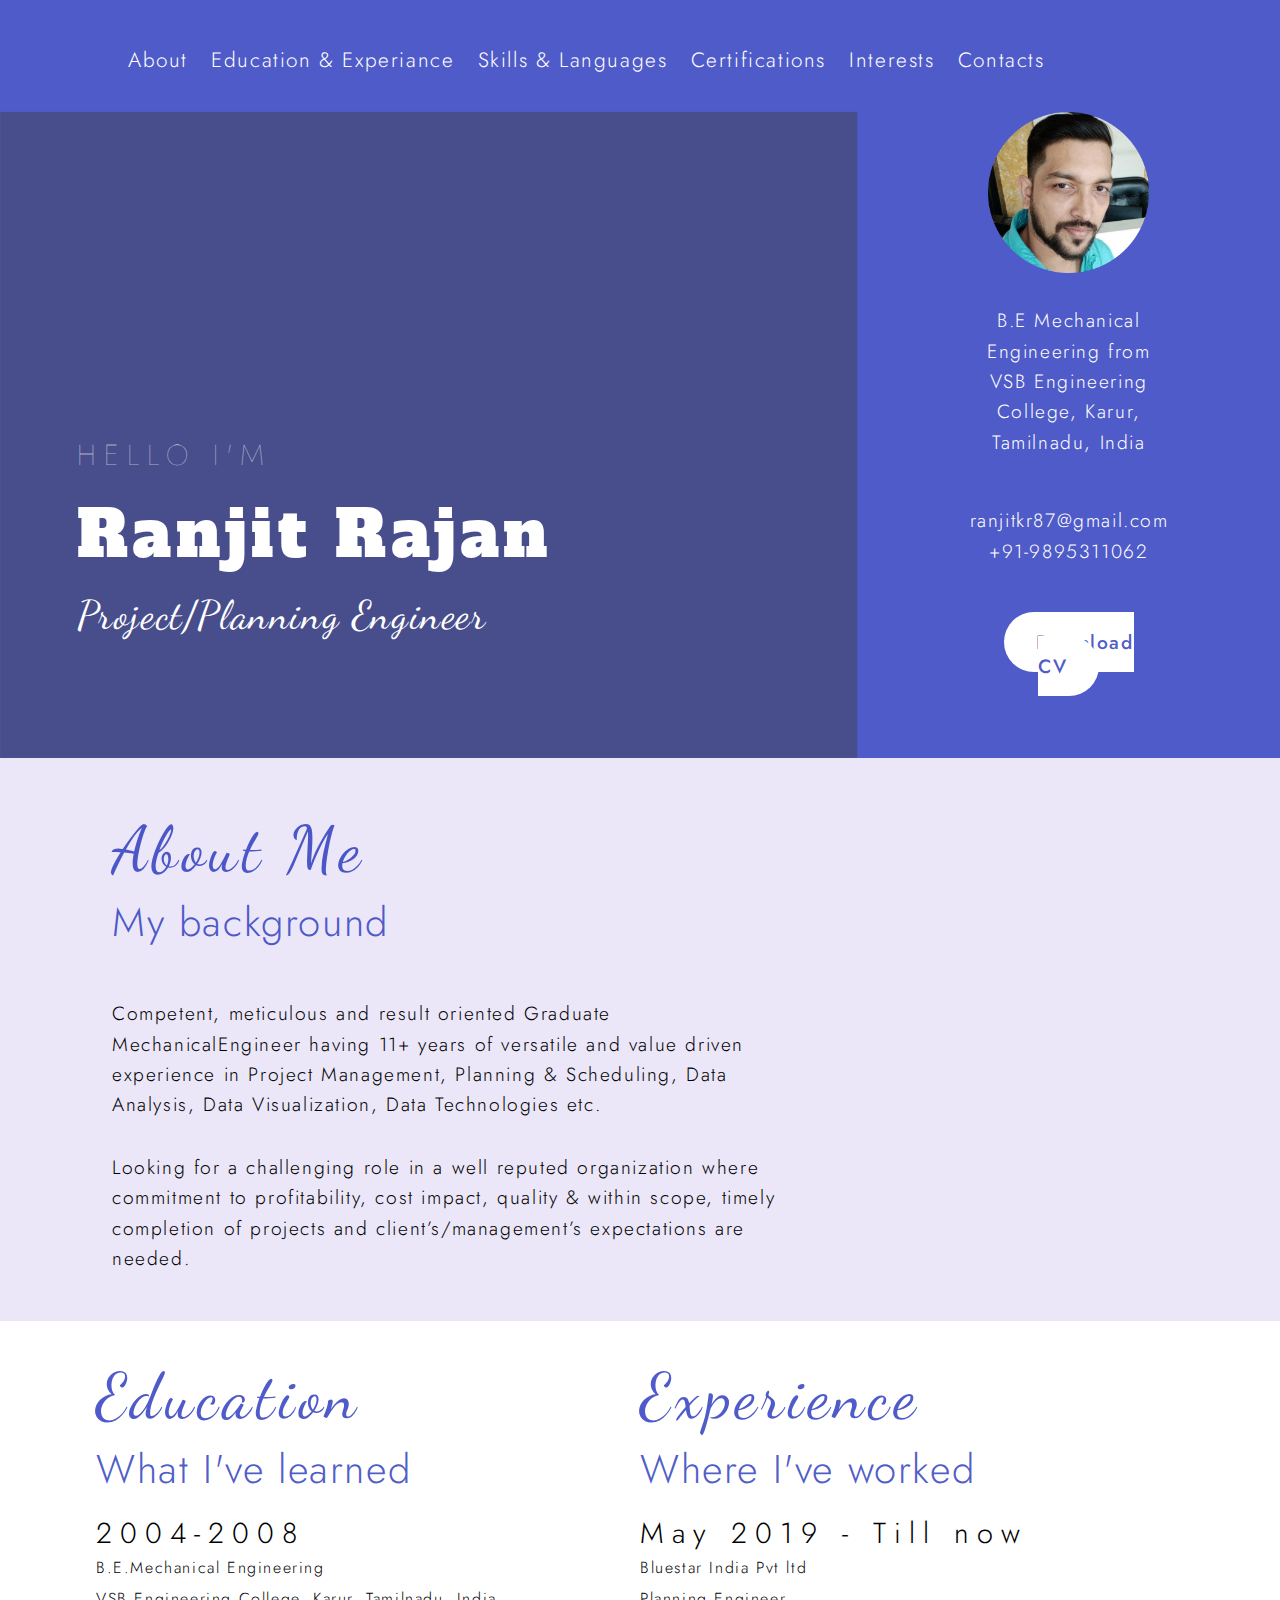
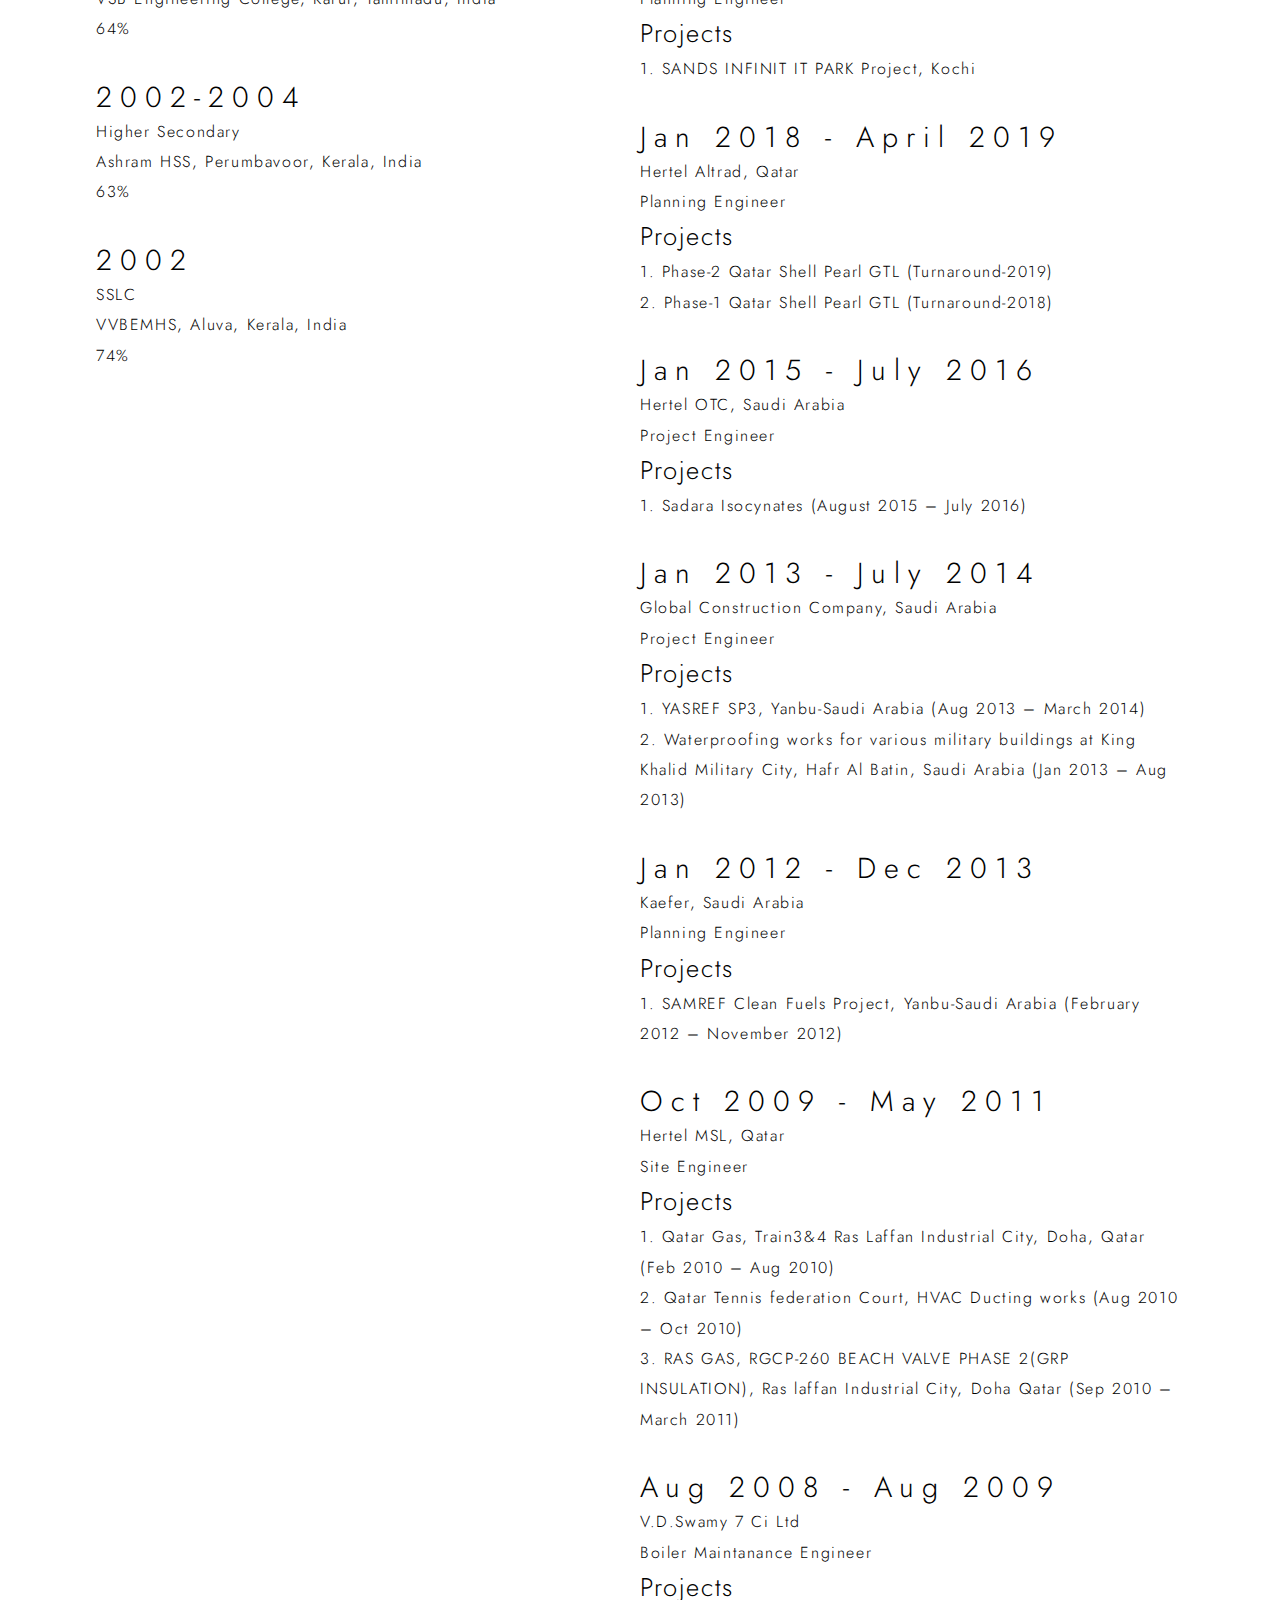
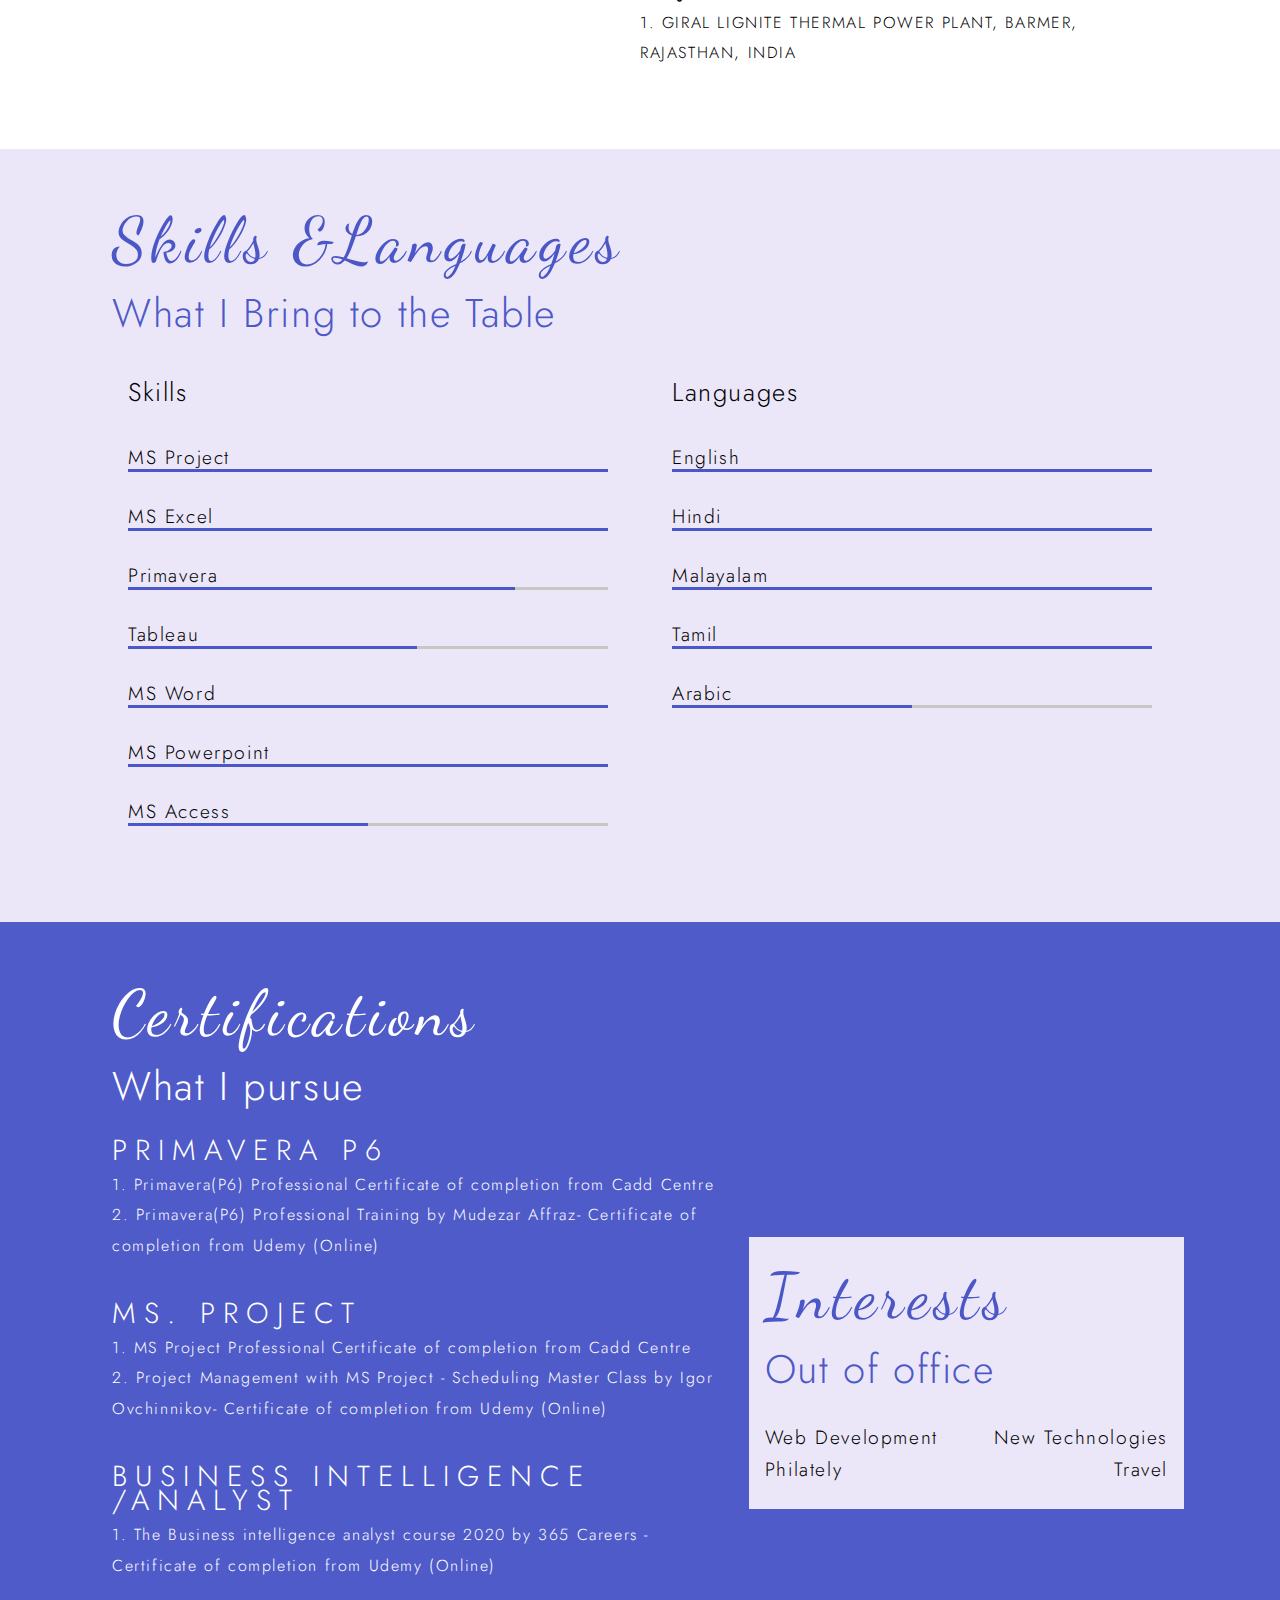
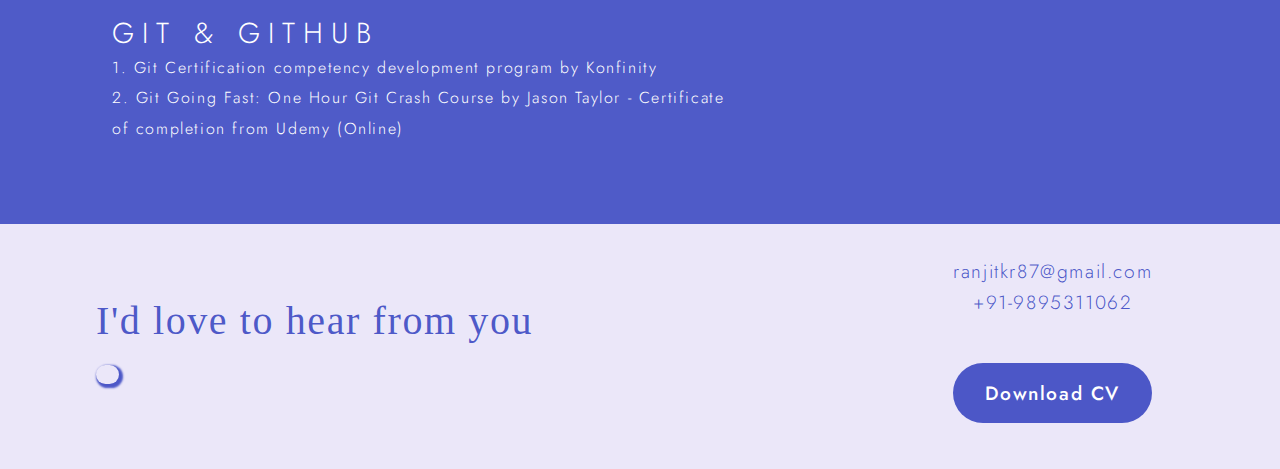
==== commit db6fc69a: "slight changes" ====
--- a/html/index.html
+++ b/html/index.html
@@ -222,23 +222,25 @@
                     <h2>Skills &Languages</h2>
                     <h3>What I Bring to the Table</h3>
                 </div>
-                <div class="skill-items">
-                    <h5 class="year">Skills</h5>
-                    <h6 class="skill-item-1 skill-item ">MS Project</h6>
-                    <h6 class="skill-item-1">MS Excel</h6>
-                    <h6 class="skill-item-2">Primavera</h6>
-                    <h6 class="skill-item-3">Tableau</h6>
-                    <h6 class="skill-item-1">MS Word</h6>
-                    <h6 class="skill-item-1">MS Powerpoint</h6>
-                    <h6 class="skill-item-4">MS Access</h6>
-                </div>
-                <div class="skill-items">
-                    <h5 class="year">Languages</h5>
-                    <h6 class="skill-item-1  skill-item">English</h6>
-                    <h6 class="skill-item-1">Hindi</h6>
-                    <h6 class="skill-item-1">Malayalam</h6>
-                    <h6 class="skill-item-1">Tamil</h6>
-                    <h6 class="skill-item-4">Arabic</h6>
+                <div class="language-skills">
+                    <div class="skill-items">
+                        <h5 class="year">Skills</h5>
+                        <h6 class="skill-item-1 skill-item ">MS Project</h6>
+                        <h6 class="skill-item-1">MS Excel</h6>
+                        <h6 class="skill-item-2">Primavera</h6>
+                        <h6 class="skill-item-3">Tableau</h6>
+                        <h6 class="skill-item-1">MS Word</h6>
+                        <h6 class="skill-item-1">MS Powerpoint</h6>
+                        <h6 class="skill-item-4">MS Access</h6>
+                    </div>
+                    <div class="skill-items">
+                        <h5 class="year">Languages</h5>
+                        <h6 class="skill-item-1  skill-item">English</h6>
+                        <h6 class="skill-item-1">Hindi</h6>
+                        <h6 class="skill-item-1">Malayalam</h6>
+                        <h6 class="skill-item-1">Tamil</h6>
+                        <h6 class="skill-item-4">Arabic</h6>
+                    </div>
                 </div>
             </div>
         </section>
--- a/css/themes.css
+++ b/css/themes.css
@@ -213,7 +213,7 @@
     text-align: left;
     font-family: Jost;
     font-weight: 300;
-    padding-bottom: 1rem;
+    padding: 1rem;
 }
 .skill-item-1{
     border-bottom: 3px solid;
@@ -437,9 +437,6 @@
     padding: 2rem 6rem;
     text-align: left;
 }
-.skills-dev{
-    padding-right: 45rem;
-}
 .skills h5{
     padding-bottom: 2rem;
 }
@@ -448,6 +445,11 @@
     padding-left: 0rem;
     font-size: 1.2rem;
 }
+.language-skills{
+    display: grid;
+    grid-template-columns: 1fr 1fr;
+    grid-gap: 2rem;
+}
 .skill-items{
     padding-bottom: 3rem;
 }
